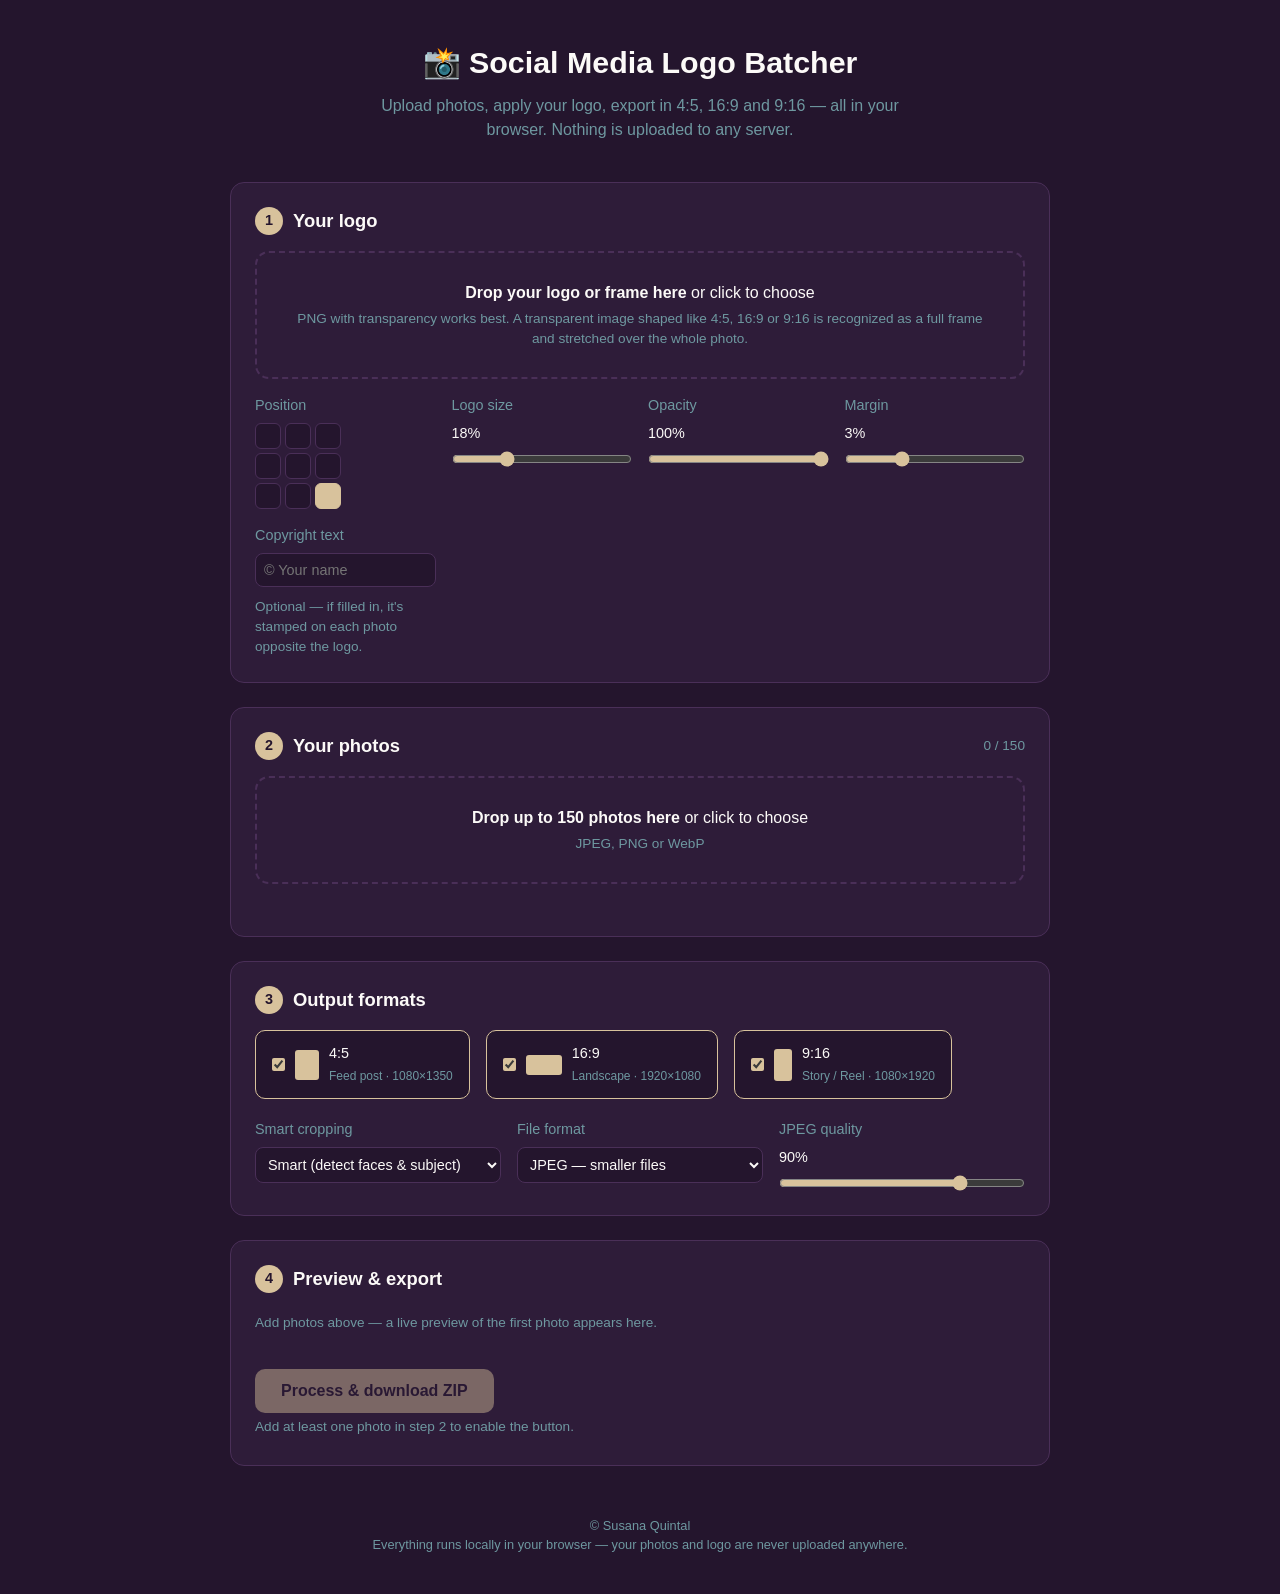
==== index.html @ cad9b535 "Add PNG export, reclassify restored frames, warn on missing frames Add a file format choice (JPEG wi" ====
<!DOCTYPE html>
<html lang="en">
<head>
<meta charset="UTF-8">
<meta name="viewport" content="width=device-width, initial-scale=1.0">
<title>Social Media Logo Batcher</title>
<link rel="stylesheet" href="styles.css">
<link rel="icon" href="data:image/svg+xml,<svg xmlns='http://www.w3.org/2000/svg' viewBox='0 0 100 100'><text y='.9em' font-size='90'>📸</text></svg>">
</head>
<body>
<header>
  <h1>📸 Social Media Logo Batcher</h1>
  <p class="tagline">Upload photos, apply your logo, export in 4:5, 16:9 and 9:16 — all in your browser. Nothing is uploaded to any server.</p>
</header>

<main>
  <!-- STEP 1: LOGO -->
  <section class="card" id="logo-section">
    <h2><span class="step">1</span> Your logo</h2>
    <div class="dropzone" id="logo-drop">
      <input type="file" id="logo-input" accept="image/png,image/jpeg,image/webp,image/svg+xml" multiple hidden>
      <div class="dz-inner" id="logo-dz-inner">
        <p><strong>Drop your logo or frame here</strong> or click to choose</p>
        <p class="hint">PNG with transparency works best. A transparent image shaped like 4:5, 16:9 or 9:16 is recognized as a full frame and stretched over the whole photo.</p>
      </div>
      <div class="logo-preview hidden" id="logo-preview"></div>
    </div>
    <p class="hint hidden" id="frame-hint">Frames cover the whole photo exactly as designed. The position, size, opacity and margin controls below only apply to a plain logo.</p>

    <div class="saved-logos hidden" id="saved-logos">
      <p class="hint">Your saved logos — click one to use it:</p>
      <div class="saved-logo-row" id="saved-logo-row"></div>
    </div>

    <div class="settings-grid">
      <label>Position
        <div class="pos-grid" id="pos-grid">
          <button type="button" data-pos="tl" title="Top left"></button>
          <button type="button" data-pos="tc" title="Top center"></button>
          <button type="button" data-pos="tr" title="Top right"></button>
          <button type="button" data-pos="ml" title="Middle left"></button>
          <button type="button" data-pos="mc" title="Center"></button>
          <button type="button" data-pos="mr" title="Middle right"></button>
          <button type="button" data-pos="bl" title="Bottom left"></button>
          <button type="button" data-pos="bc" title="Bottom center"></button>
          <button type="button" data-pos="br" class="active" title="Bottom right"></button>
        </div>
      </label>
      <label>Logo size <span class="val" id="size-val">18%</span>
        <input type="range" id="logo-size" min="5" max="50" value="18">
      </label>
      <label>Opacity <span class="val" id="opacity-val">100%</span>
        <input type="range" id="logo-opacity" min="10" max="100" value="100">
      </label>
      <label>Margin <span class="val" id="margin-val">3%</span>
        <input type="range" id="logo-margin" min="0" max="10" value="3">
      </label>
      <label>Copyright text
        <input type="text" id="copyright-text" value="" placeholder="© Your name">
        <span class="hint">Optional — if filled in, it's stamped on each photo opposite the logo.</span>
      </label>
    </div>
  </section>

  <!-- STEP 2: PHOTOS -->
  <section class="card" id="photos-section">
    <h2><span class="step">2</span> Your photos <span class="counter" id="photo-counter">0 / 150</span></h2>
    <div class="dropzone" id="photo-drop">
      <input type="file" id="photo-input" accept="image/jpeg,image/png,image/webp" multiple hidden>
      <div class="dz-inner">
        <p><strong>Drop up to 150 photos here</strong> or click to choose</p>
        <p class="hint">JPEG, PNG or WebP</p>
      </div>
    </div>
    <div class="thumb-grid" id="thumb-grid"></div>
    <button type="button" class="btn-small hidden" id="clear-photos">Clear all photos</button>
  </section>

  <!-- STEP 3: OUTPUT -->
  <section class="card" id="output-section">
    <h2><span class="step">3</span> Output formats</h2>
    <div class="ratio-row">
      <label class="ratio-check">
        <input type="checkbox" id="ratio-45" checked>
        <span class="ratio-box r45"></span>
        <span>4:5<br><small>Feed post · 1080×1350</small></span>
      </label>
      <label class="ratio-check">
        <input type="checkbox" id="ratio-169" checked>
        <span class="ratio-box r169"></span>
        <span>16:9<br><small>Landscape · 1920×1080</small></span>
      </label>
      <label class="ratio-check">
        <input type="checkbox" id="ratio-916" checked>
        <span class="ratio-box r916"></span>
        <span>9:16<br><small>Story / Reel · 1080×1920</small></span>
      </label>
    </div>

    <div class="settings-grid">
      <label>Smart cropping
        <select id="crop-mode">
          <option value="smart" selected>Smart (detect faces &amp; subject)</option>
          <option value="center">Center crop</option>
        </select>
      </label>
      <label>File format
        <select id="out-format">
          <option value="jpeg" selected>JPEG — smaller files</option>
          <option value="png">PNG — maximum quality, much larger files</option>
        </select>
      </label>
      <label>JPEG quality <span class="val" id="quality-val">90%</span>
        <input type="range" id="jpeg-quality" min="60" max="100" value="90">
      </label>
    </div>
  </section>

  <!-- STEP 4: PREVIEW + PROCESS -->
  <section class="card" id="process-section">
    <h2><span class="step">4</span> Preview &amp; export</h2>
    <div class="preview-row" id="preview-row">
      <p class="hint">Add photos above — a live preview of the first photo appears here.</p>
    </div>
    <div class="process-row">
      <button type="button" class="btn-primary" id="process-btn" disabled>Process &amp; download ZIP</button>
      <a class="btn-primary hidden" id="manual-download" download>⬇ Save ZIP</a>
      <div class="progress hidden" id="progress-wrap">
        <div class="progress-bar" id="progress-bar"></div>
        <span class="progress-label" id="progress-label"></span>
      </div>
    </div>
    <p class="hint" id="btn-hint"></p>
    <p class="hint" id="status-line"></p>
  </section>
</main>

<footer>
  <p>© Susana Quintal</p>
  <p>Everything runs locally in your browser — your photos and logo are never uploaded anywhere.</p>
</footer>

<script src="zip.js"></script>
<script src="smartcrop.js"></script>
<script src="app.js"></script>
</body>
</html>
---- styles.css ----
* { box-sizing: border-box; margin: 0; padding: 0; }

:root {
  /* Brand palette: Midnight Plum, Blackberry Plum, Deep Teal, Mist Teal, Warm Bone, Antique Gold */
  --bg: #24152D;
  --card: #2E1C39;
  --card-border: #4A2F58;
  --text: #FCFAF8;
  --muted: #6E98A0;
  --accent: #D8C29C;
  --accent-hover: #E8D8B8;
  --accent-ink: #24152D;
  --teal: #2E5F66;
  --danger: #ff7d7d;
  --radius: 14px;
}

body {
  font-family: -apple-system, BlinkMacSystemFont, "Segoe UI", Roboto, Helvetica, Arial, sans-serif;
  background: var(--bg);
  color: var(--text);
  line-height: 1.5;
  min-height: 100vh;
}

header {
  text-align: center;
  padding: 40px 20px 20px;
}
header h1 { font-size: 1.9rem; margin-bottom: 8px; }
.tagline { color: var(--muted); max-width: 560px; margin: 0 auto; }

main {
  max-width: 860px;
  margin: 0 auto;
  padding: 20px;
  display: flex;
  flex-direction: column;
  gap: 24px;
}

.card {
  background: var(--card);
  border: 1px solid var(--card-border);
  border-radius: var(--radius);
  padding: 24px;
}
.card h2 {
  font-size: 1.15rem;
  margin-bottom: 16px;
  display: flex;
  align-items: center;
  gap: 10px;
}
.step {
  display: inline-flex;
  align-items: center;
  justify-content: center;
  width: 28px; height: 28px;
  border-radius: 50%;
  background: var(--accent);
  color: var(--accent-ink);
  font-size: 0.9rem;
  flex-shrink: 0;
}
.counter {
  margin-left: auto;
  font-size: 0.85rem;
  color: var(--muted);
  font-weight: normal;
}

.dropzone {
  border: 2px dashed var(--card-border);
  border-radius: var(--radius);
  padding: 28px;
  text-align: center;
  cursor: pointer;
  transition: border-color .15s, background .15s;
  margin-bottom: 16px;
}
.dropzone:hover, .dropzone.dragover {
  border-color: var(--accent);
  background: rgba(216, 194, 156, 0.06);
}
.hint { color: var(--muted); font-size: 0.85rem; margin-top: 4px; }

.logo-preview {
  display: flex;
  flex-wrap: wrap;
  justify-content: center;
  align-items: flex-end;
  gap: 14px;
  margin-top: 14px;
}
.logo-chip { position: relative; text-align: center; }
.logo-chip img {
  height: 72px;
  max-width: 150px;
  object-fit: contain;
  background:
    repeating-conic-gradient(#3A2648 0% 25%, #2B1A36 0% 50%) 0 0 / 14px 14px;
  border: 1px solid var(--card-border);
  border-radius: 8px;
  padding: 6px;
  display: block;
}
.logo-chip p { font-size: 0.75rem; color: var(--muted); margin-top: 4px; }
.logo-chip .rm {
  position: absolute;
  top: -7px; right: -7px;
  width: 20px; height: 20px;
  border-radius: 50%;
  border: none;
  background: rgba(0,0,0,.75);
  color: #fff;
  font-size: 11px;
  line-height: 1;
  cursor: pointer;
}

.saved-logos { margin-bottom: 16px; }
.saved-logo-row {
  display: flex;
  flex-wrap: wrap;
  gap: 8px;
  margin-top: 8px;
}
.saved-logo {
  position: relative;
  width: 72px;
  height: 56px;
  border: 1px solid var(--card-border);
  border-radius: 8px;
  cursor: pointer;
  padding: 6px;
  background:
    repeating-conic-gradient(#3A2648 0% 25%, #2B1A36 0% 50%) 0 0 / 12px 12px;
}
.saved-logo:hover { border-color: var(--accent); }
.saved-logo.active { border-color: var(--accent); box-shadow: 0 0 0 1px var(--accent); }
.saved-logo img {
  width: 100%;
  height: 100%;
  object-fit: contain;
  display: block;
}
.saved-logo .rm {
  position: absolute;
  top: -6px; right: -6px;
  width: 18px; height: 18px;
  border-radius: 50%;
  border: none;
  background: rgba(0,0,0,.75);
  color: #fff;
  font-size: 10px;
  line-height: 1;
  cursor: pointer;
  display: none;
}
.saved-logo:hover .rm { display: block; }

.settings-grid {
  display: grid;
  grid-template-columns: repeat(auto-fit, minmax(170px, 1fr));
  gap: 16px;
}
.settings-grid label {
  display: flex;
  flex-direction: column;
  gap: 6px;
  font-size: 0.9rem;
  color: var(--muted);
}
.settings-grid .val { color: var(--text); float: right; }
input[type="range"] { accent-color: var(--accent); width: 100%; }
select, input[type="text"] {
  background: var(--bg);
  color: var(--text);
  border: 1px solid var(--card-border);
  border-radius: 8px;
  padding: 8px;
  font-size: 0.9rem;
}
select:focus, input[type="text"]:focus {
  outline: none;
  border-color: var(--accent);
}

.pos-grid {
  display: grid;
  grid-template-columns: repeat(3, 26px);
  grid-template-rows: repeat(3, 26px);
  gap: 4px;
}
.pos-grid button {
  background: var(--bg);
  border: 1px solid var(--card-border);
  border-radius: 6px;
  cursor: pointer;
}
.pos-grid button:hover { border-color: var(--accent); }
.pos-grid button.active { background: var(--accent); border-color: var(--accent); }

.thumb-grid {
  display: grid;
  grid-template-columns: repeat(auto-fill, minmax(84px, 1fr));
  gap: 8px;
  margin-bottom: 12px;
}
.thumb {
  position: relative;
  aspect-ratio: 1;
  border-radius: 8px;
  overflow: hidden;
  border: 1px solid var(--card-border);
}
.thumb img { width: 100%; height: 100%; object-fit: cover; display: block; }
.thumb .rm {
  position: absolute;
  top: 4px; right: 4px;
  width: 20px; height: 20px;
  border-radius: 50%;
  border: none;
  background: rgba(0,0,0,.65);
  color: #fff;
  font-size: 12px;
  line-height: 1;
  cursor: pointer;
  display: none;
}
.thumb:hover .rm { display: block; }

.ratio-row {
  display: flex;
  flex-wrap: wrap;
  gap: 16px;
  margin-bottom: 20px;
}
.ratio-check {
  display: flex;
  align-items: center;
  gap: 10px;
  background: var(--bg);
  border: 1px solid var(--card-border);
  border-radius: 10px;
  padding: 12px 16px;
  cursor: pointer;
  font-size: 0.9rem;
  transition: border-color .15s;
}
.ratio-check:has(input:checked) { border-color: var(--accent); }
.ratio-check input { accent-color: var(--accent); }
.ratio-check small { color: var(--muted); }
.ratio-box {
  background: var(--card-border);
  border-radius: 3px;
  display: inline-block;
}
.ratio-check:has(input:checked) .ratio-box { background: var(--accent); }
.r45  { width: 24px; height: 30px; }
.r169 { width: 36px; height: 20px; }
.r916 { width: 18px; height: 32px; }

.preview-row {
  display: flex;
  flex-wrap: wrap;
  gap: 14px;
  align-items: flex-start;
  margin-bottom: 20px;
  min-height: 40px;
}
.preview-item { text-align: center; }
.preview-item canvas {
  border-radius: 8px;
  border: 1px solid var(--card-border);
  max-width: 200px;
  height: auto;
}
.preview-item p { font-size: 0.8rem; color: var(--muted); margin-top: 4px; }

.process-row {
  display: flex;
  align-items: center;
  gap: 16px;
  flex-wrap: wrap;
}

.btn-primary {
  background: var(--accent);
  color: var(--accent-ink);
  border: none;
  border-radius: 10px;
  padding: 13px 26px;
  font-size: 1rem;
  font-weight: 600;
  cursor: pointer;
  transition: background .15s;
}
.btn-primary:hover:not(:disabled) { background: var(--accent-hover); }
.btn-primary:disabled { opacity: .45; cursor: not-allowed; }
a.btn-primary { text-decoration: none; display: inline-block; }

.btn-small {
  background: transparent;
  color: var(--muted);
  border: 1px solid var(--card-border);
  border-radius: 8px;
  padding: 6px 12px;
  font-size: 0.8rem;
  cursor: pointer;
}
.btn-small:hover { color: var(--danger); border-color: var(--danger); }

.progress {
  flex: 1;
  min-width: 200px;
  height: 14px;
  background: var(--bg);
  border-radius: 7px;
  position: relative;
  overflow: hidden;
  border: 1px solid var(--card-border);
}
.progress-bar {
  height: 100%;
  width: 0%;
  background: linear-gradient(90deg, var(--teal), var(--muted));
  border-radius: 7px;
  transition: width .2s;
}
.progress-label {
  position: absolute;
  inset: 0;
  display: flex;
  align-items: center;
  justify-content: center;
  font-size: 0.7rem;
  color: var(--text);
}

.hidden { display: none !important; }

footer {
  text-align: center;
  color: var(--muted);
  font-size: 0.8rem;
  padding: 30px 20px 40px;
}
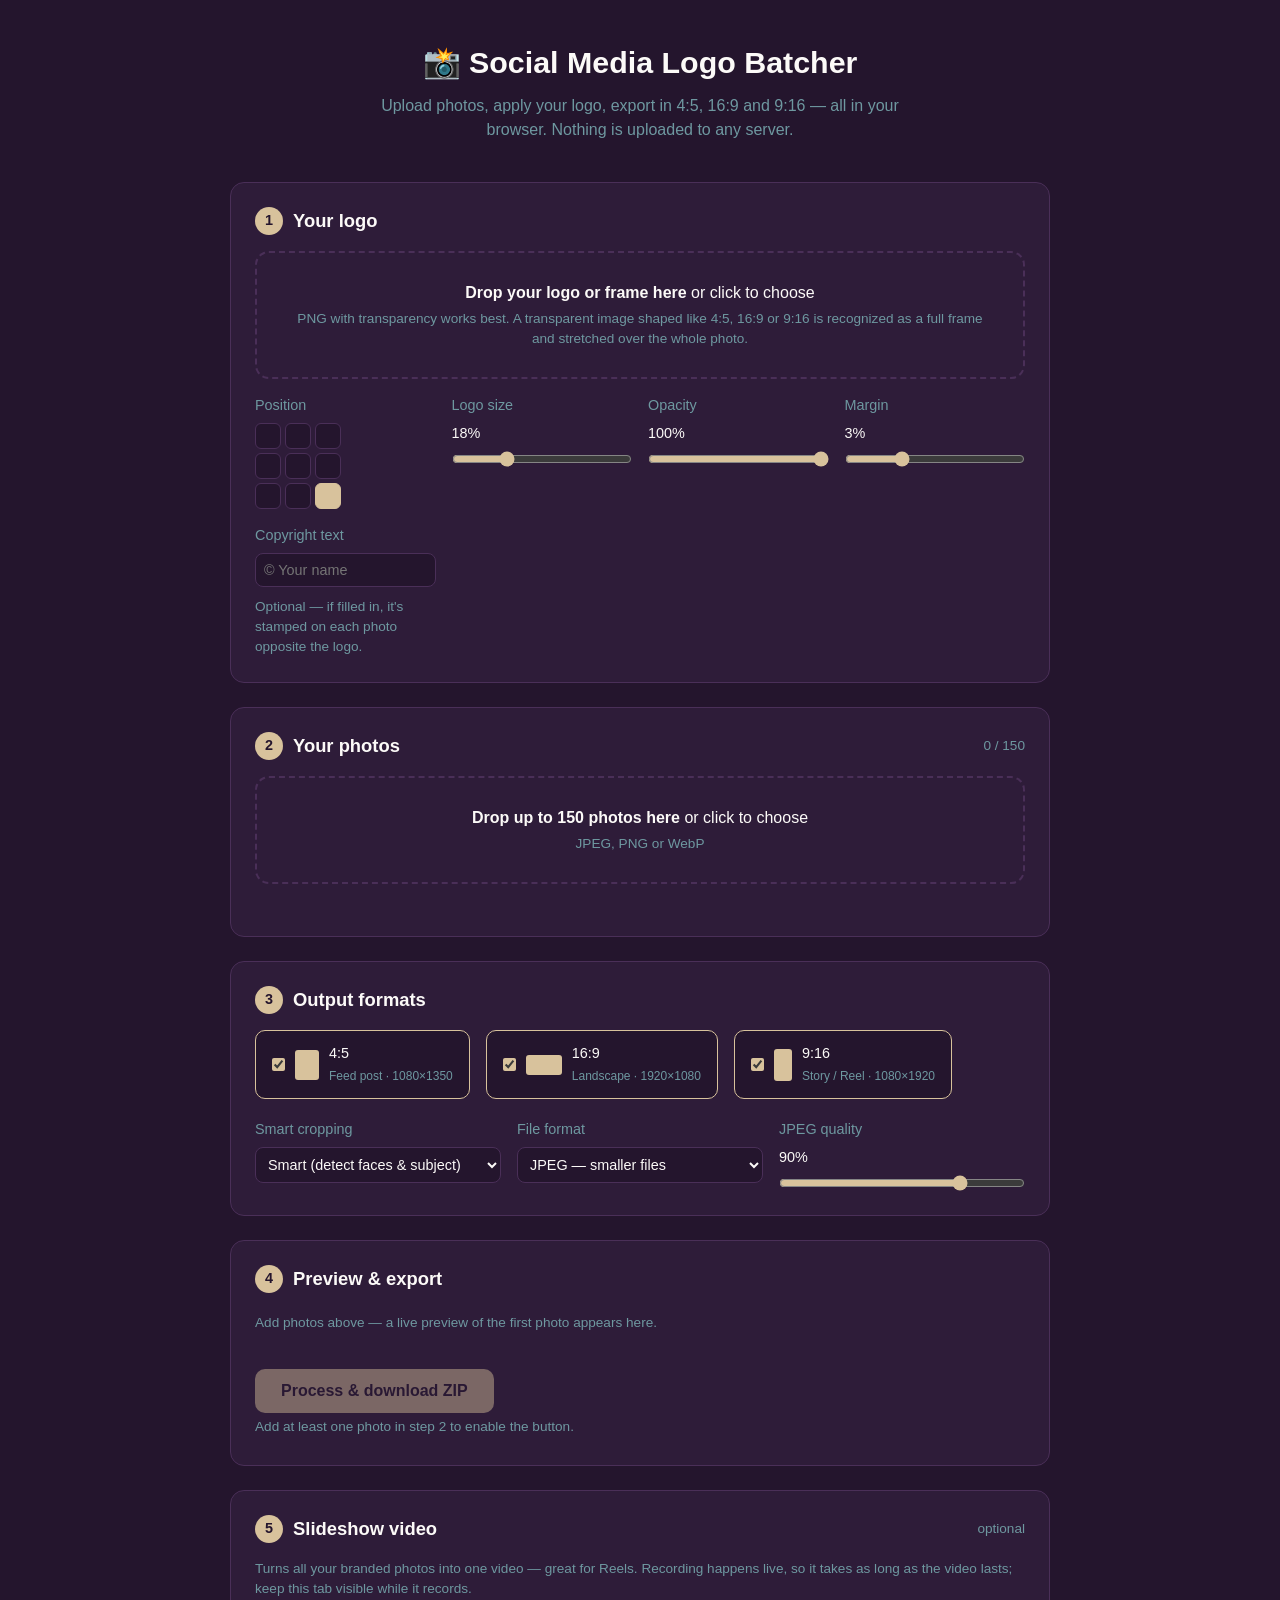
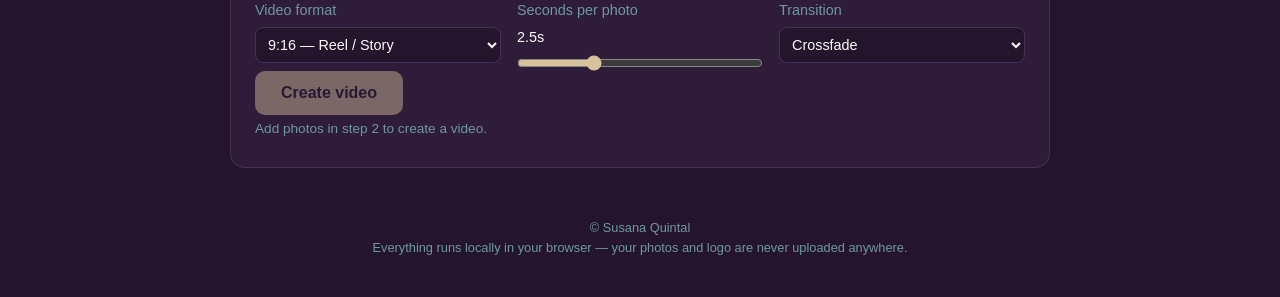
==== commit ace5bdb1: "Add slideshow video export (MP4 for Reels) New optional step records all branded photos into a singl" ====
--- a/index.html
+++ b/index.html
@@ -133,6 +133,36 @@
     <p class="hint" id="btn-hint"></p>
     <p class="hint" id="status-line"></p>
   </section>
+
+  <!-- STEP 5: SLIDESHOW VIDEO -->
+  <section class="card" id="video-section">
+    <h2><span class="step">5</span> Slideshow video <span class="counter">optional</span></h2>
+    <p class="hint">Turns all your branded photos into one video — great for Reels. Recording happens live, so it takes as long as the video lasts; keep this tab visible while it records.</p>
+    <div class="settings-grid">
+      <label>Video format
+        <select id="video-ratio">
+          <option value="9x16" selected>9:16 — Reel / Story</option>
+          <option value="4x5">4:5 — Feed</option>
+          <option value="16x9">16:9 — Landscape</option>
+        </select>
+      </label>
+      <label>Seconds per photo <span class="val" id="video-secs-val">2.5s</span>
+        <input type="range" id="video-secs" min="1" max="6" step="0.5" value="2.5">
+      </label>
+      <label>Transition
+        <select id="video-fade">
+          <option value="fade" selected>Crossfade</option>
+          <option value="cut">Instant cut</option>
+        </select>
+      </label>
+    </div>
+    <div class="process-row">
+      <button type="button" class="btn-primary" id="video-btn" disabled>Create video</button>
+      <a class="btn-primary hidden" id="video-download" download>⬇ Save video</a>
+    </div>
+    <p class="hint" id="video-length"></p>
+    <p class="hint" id="video-status"></p>
+  </section>
 </main>
 
 <footer>
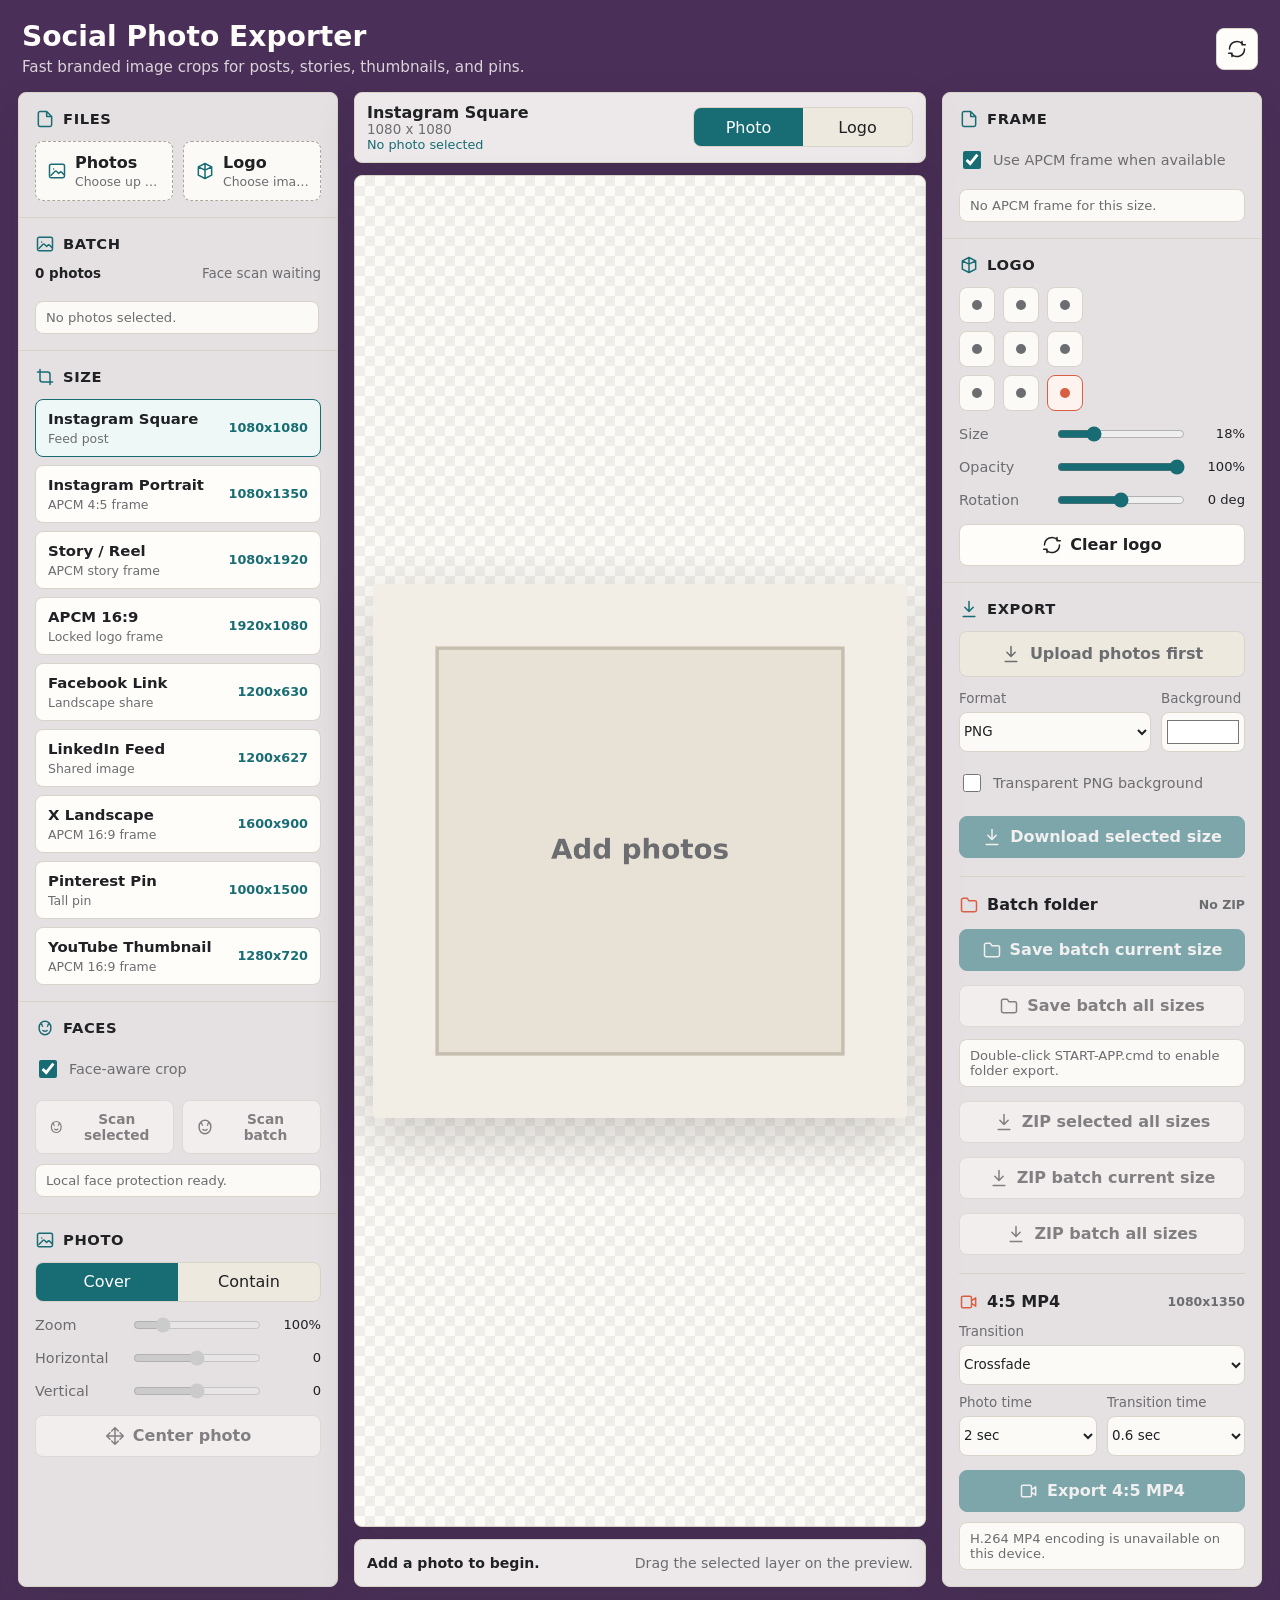
==== commit fbd1ea6d: "Publish offline social photo exporter" ====
--- a/index.html
+++ b/index.html
@@ -1,177 +1,347 @@
-<!DOCTYPE html>
+<!doctype html>
 <html lang="en">
-<head>
-<meta charset="UTF-8">
-<meta name="viewport" content="width=device-width, initial-scale=1.0">
-<title>Social Media Logo Batcher</title>
-<link rel="stylesheet" href="styles.css">
-<link rel="icon" href="data:image/svg+xml,<svg xmlns='http://www.w3.org/2000/svg' viewBox='0 0 100 100'><text y='.9em' font-size='90'>📸</text></svg>">
-</head>
-<body>
-<header>
-  <h1>📸 Social Media Logo Batcher</h1>
-  <p class="tagline">Upload photos, apply your logo, export in 4:5, 16:9 and 9:16 — all in your browser. Nothing is uploaded to any server.</p>
-</header>
-
-<main>
-  <!-- STEP 1: LOGO -->
-  <section class="card" id="logo-section">
-    <h2><span class="step">1</span> Your logo</h2>
-    <div class="dropzone" id="logo-drop">
-      <input type="file" id="logo-input" accept="image/png,image/jpeg,image/webp,image/svg+xml" multiple hidden>
-      <div class="dz-inner" id="logo-dz-inner">
-        <p><strong>Drop your logo or frame here</strong> or click to choose</p>
-        <p class="hint">PNG with transparency works best. A transparent image shaped like 4:5, 16:9 or 9:16 is recognized as a full frame and stretched over the whole photo.</p>
+  <head>
+    <meta charset="utf-8">
+    <meta name="viewport" content="width=device-width, initial-scale=1">
+    <title>Social Photo Exporter</title>
+    <link rel="stylesheet" href="styles.css">
+  </head>
+  <body>
+    <svg class="sprite" aria-hidden="true">
+      <symbol id="icon-image" viewBox="0 0 24 24">
+        <path d="M5 4h14a2 2 0 0 1 2 2v12a2 2 0 0 1-2 2H5a2 2 0 0 1-2-2V6a2 2 0 0 1 2-2Zm0 13 4.4-4.4a1.6 1.6 0 0 1 2.2 0L14 15l1.4-1.4a1.6 1.6 0 0 1 2.2 0L21 17M8 9.5h.01"/>
+      </symbol>
+      <symbol id="icon-logo" viewBox="0 0 24 24">
+        <path d="M12 3 4 7v10l8 4 8-4V7l-8-4Zm0 0v8m8-4-8 4-8-4m8 4v10"/>
+      </symbol>
+      <symbol id="icon-download" viewBox="0 0 24 24">
+        <path d="M12 3v12m0 0 5-5m-5 5-5-5M5 21h14"/>
+      </symbol>
+      <symbol id="icon-folder" viewBox="0 0 24 24">
+        <path d="M3 6a2 2 0 0 1 2-2h5l2 3h7a2 2 0 0 1 2 2v9a2 2 0 0 1-2 2H5a2 2 0 0 1-2-2V6Z"/>
+      </symbol>
+      <symbol id="icon-video" viewBox="0 0 24 24">
+        <path d="M15 10.5 20 7v10l-5-3.5M5 5h8a2 2 0 0 1 2 2v10a2 2 0 0 1-2 2H5a2 2 0 0 1-2-2V7a2 2 0 0 1 2-2Z"/>
+      </symbol>
+      <symbol id="icon-x" viewBox="0 0 24 24">
+        <path d="m6 6 12 12M18 6 6 18"/>
+      </symbol>
+      <symbol id="icon-refresh" viewBox="0 0 24 24">
+        <path d="M21 12a9 9 0 0 1-15.5 6.2M3 12A9 9 0 0 1 18.5 5.8M18 3v4h4M6 21v-4H2"/>
+      </symbol>
+      <symbol id="icon-crop" viewBox="0 0 24 24">
+        <path d="M6 3v12a3 3 0 0 0 3 3h12M3 6h12a3 3 0 0 1 3 3v12"/>
+      </symbol>
+      <symbol id="icon-move" viewBox="0 0 24 24">
+        <path d="M12 2v20M12 2 8 6m4-4 4 4M12 22l-4-4m4 4 4-4M2 12h20M2 12l4-4m-4 4 4 4M22 12l-4-4m4 4-4 4"/>
+      </symbol>
+      <symbol id="icon-file" viewBox="0 0 24 24">
+        <path d="M14 3H6a2 2 0 0 0-2 2v14a2 2 0 0 0 2 2h12a2 2 0 0 0 2-2V9l-6-6Zm0 0v6h6"/>
+      </symbol>
+      <symbol id="icon-face" viewBox="0 0 24 24">
+        <path d="M9 10h.01M15 10h.01M9.5 15a4 4 0 0 0 5 0M5 11a7 7 0 0 1 14 0v2a7 7 0 0 1-14 0v-2Zm2-5 1.5 2.5M17 6l-1.5 2.5"/>
+      </symbol>
+    </svg>
+
+    <main class="app">
+      <header class="topbar">
+        <div>
+          <h1>Social Photo Exporter</h1>
+          <p>Fast branded image crops for posts, stories, thumbnails, and pins.</p>
+        </div>
+        <button class="icon-button" id="resetAll" type="button" aria-label="Reset app" title="Reset app">
+          <svg><use href="#icon-refresh"></use></svg>
+        </button>
+      </header>
+
+      <div class="workspace">
+        <aside class="panel controls-panel" aria-label="Editor controls">
+          <section class="control-group">
+            <div class="group-title">
+              <svg><use href="#icon-file"></use></svg>
+              <h2>Files</h2>
+            </div>
+            <div class="upload-row">
+              <label class="file-pick" for="photoInput">
+                <svg><use href="#icon-image"></use></svg>
+                <span>Photos</span>
+                <small id="photoName">Choose up to 150</small>
+              </label>
+              <label class="file-pick" for="logoInput">
+                <svg><use href="#icon-logo"></use></svg>
+                <span>Logo</span>
+                <small id="logoName">Choose image</small>
+              </label>
+            </div>
+            <input id="photoInput" type="file" accept="image/*" multiple>
+            <input id="logoInput" type="file" accept="image/*">
+          </section>
+
+          <section class="control-group batch-group">
+            <div class="group-title">
+              <svg><use href="#icon-image"></use></svg>
+              <h2>Batch</h2>
+            </div>
+            <div class="batch-summary">
+              <strong id="batchCount">0 photos</strong>
+              <span id="faceSummary">Face scan waiting</span>
+            </div>
+            <div class="photo-list" id="photoList" aria-label="Selected photos"></div>
+          </section>
+
+          <section class="control-group">
+            <div class="group-title">
+              <svg><use href="#icon-crop"></use></svg>
+              <h2>Size</h2>
+            </div>
+            <div class="preset-list" id="presetList"></div>
+          </section>
+
+          <section class="control-group">
+            <div class="group-title">
+              <svg><use href="#icon-face"></use></svg>
+              <h2>Faces</h2>
+            </div>
+            <label class="check-field">
+              <input id="faceAwareCrop" type="checkbox" checked>
+              <span>Face-aware crop</span>
+            </label>
+            <div class="face-actions">
+              <button class="secondary-button compact-button" id="scanCurrent" type="button" disabled>
+                <svg><use href="#icon-face"></use></svg>
+                Scan selected
+              </button>
+              <button class="secondary-button compact-button" id="scanBatch" type="button" disabled>
+                <svg><use href="#icon-face"></use></svg>
+                Scan batch
+              </button>
+            </div>
+            <div class="mini-status" id="faceStatus">Preparing face protection...</div>
+          </section>
+
+          <section class="control-group">
+            <div class="group-title">
+              <svg><use href="#icon-image"></use></svg>
+              <h2>Photo</h2>
+            </div>
+            <div class="segmented" role="group" aria-label="Photo fit">
+              <button class="segment active" data-fit="cover" type="button">Cover</button>
+              <button class="segment" data-fit="contain" type="button">Contain</button>
+            </div>
+            <label class="range-field">
+              <span>Zoom</span>
+              <input id="photoZoom" type="range" min="50" max="300" step="1" value="100">
+              <output id="photoZoomValue">100%</output>
+            </label>
+            <label class="range-field">
+              <span>Horizontal</span>
+              <input id="photoX" type="range" min="-60" max="60" step="1" value="0">
+              <output id="photoXValue">0</output>
+            </label>
+            <label class="range-field">
+              <span>Vertical</span>
+              <input id="photoY" type="range" min="-60" max="60" step="1" value="0">
+              <output id="photoYValue">0</output>
+            </label>
+            <button class="secondary-button" id="centerPhoto" type="button">
+              <svg><use href="#icon-move"></use></svg>
+              Center photo
+            </button>
+          </section>
+        </aside>
+
+        <section class="stage" aria-label="Image preview">
+          <div class="stage-toolbar">
+            <div>
+              <strong id="activePresetName">Instagram Square</strong>
+              <span id="activePresetSize">1080 x 1080</span>
+              <em id="activePhotoMeta">No photo selected</em>
+            </div>
+            <div class="layer-toggle" role="group" aria-label="Drag layer">
+              <button class="active" data-layer="photo" type="button">Photo</button>
+              <button data-layer="logo" type="button">Logo</button>
+            </div>
+          </div>
+
+          <div class="canvas-frame">
+            <canvas id="previewCanvas" aria-label="Composed social media image preview"></canvas>
+          </div>
+
+          <div class="status-line">
+            <span id="statusText">Add a photo to begin.</span>
+            <span id="cursorHint">Drag the selected layer on the preview.</span>
+          </div>
+        </section>
+
+        <aside class="panel export-panel" aria-label="Logo and export controls">
+          <section class="control-group">
+            <div class="group-title">
+              <svg><use href="#icon-file"></use></svg>
+              <h2>Frame</h2>
+            </div>
+            <label class="check-field">
+              <input id="frameEnabled" type="checkbox" checked>
+              <span>Use APCM frame when available</span>
+            </label>
+            <div class="mini-status" id="frameStatus">Loading frames...</div>
+          </section>
+
+          <section class="control-group">
+            <div class="group-title">
+              <svg><use href="#icon-logo"></use></svg>
+              <h2>Logo</h2>
+            </div>
+            <div class="anchor-grid" id="anchorGrid" aria-label="Logo anchor">
+              <button data-anchor="tl" type="button" aria-label="Top left"></button>
+              <button data-anchor="tc" type="button" aria-label="Top center"></button>
+              <button data-anchor="tr" type="button" aria-label="Top right"></button>
+              <button data-anchor="cl" type="button" aria-label="Center left"></button>
+              <button data-anchor="cc" type="button" aria-label="Center"></button>
+              <button data-anchor="cr" type="button" aria-label="Center right"></button>
+              <button data-anchor="bl" type="button" aria-label="Bottom left"></button>
+              <button data-anchor="bc" type="button" aria-label="Bottom center"></button>
+              <button class="active" data-anchor="br" type="button" aria-label="Bottom right"></button>
+            </div>
+            <label class="range-field">
+              <span>Size</span>
+              <input id="logoSize" type="range" min="5" max="55" step="1" value="18">
+              <output id="logoSizeValue">18%</output>
+            </label>
+            <label class="range-field">
+              <span>Opacity</span>
+              <input id="logoOpacity" type="range" min="10" max="100" step="1" value="100">
+              <output id="logoOpacityValue">100%</output>
+            </label>
+            <label class="range-field">
+              <span>Rotation</span>
+              <input id="logoRotation" type="range" min="-45" max="45" step="1" value="0">
+              <output id="logoRotationValue">0 deg</output>
+            </label>
+            <button class="secondary-button" id="removeLogo" type="button">
+              <svg><use href="#icon-refresh"></use></svg>
+              Clear logo
+            </button>
+          </section>
+
+          <section class="control-group">
+            <div class="group-title">
+              <svg><use href="#icon-download"></use></svg>
+              <h2>Export</h2>
+            </div>
+            <button class="ready-download" id="saveReady" type="button" disabled>
+              <svg><use href="#icon-download"></use></svg>
+              <span id="saveReadyName">Upload photos first</span>
+            </button>
+            <div class="format-grid">
+              <label>
+                <span>Format</span>
+                <select id="formatSelect">
+                  <option value="png">PNG</option>
+                  <option value="jpeg">JPEG</option>
+                </select>
+              </label>
+              <label>
+                <span>Background</span>
+                <input id="backgroundColor" type="color" value="#ffffff">
+              </label>
+            </div>
+            <label class="check-field">
+              <input id="transparentBg" type="checkbox">
+              <span>Transparent PNG background</span>
+            </label>
+            <label class="range-field quality-field">
+              <span>Quality</span>
+              <input id="jpegQuality" type="range" min="60" max="100" step="1" value="92">
+              <output id="jpegQualityValue">92%</output>
+            </label>
+            <button class="primary-button" id="downloadCurrent" type="button" disabled>
+              <svg><use href="#icon-download"></use></svg>
+              Download selected size
+            </button>
+            <div class="folder-export">
+              <div class="folder-export-title">
+                <svg><use href="#icon-folder"></use></svg>
+                <strong>Batch folder</strong>
+                <span>No ZIP</span>
+              </div>
+              <button class="primary-button" id="exportFolderCurrent" type="button" disabled>
+                <svg><use href="#icon-folder"></use></svg>
+                Save batch current size
+              </button>
+              <button class="secondary-button" id="exportFolderAll" type="button" disabled>
+                <svg><use href="#icon-folder"></use></svg>
+                Save batch all sizes
+              </button>
+              <button class="secondary-button" id="openExportFolder" type="button" hidden>
+                <svg><use href="#icon-folder"></use></svg>
+                Open exported folder
+              </button>
+              <div class="mini-status" id="folderExportStatus">Connecting to local folder...</div>
+            </div>
+            <button class="secondary-button" id="downloadAll" type="button" disabled>
+              <svg><use href="#icon-download"></use></svg>
+              ZIP selected all sizes
+            </button>
+            <button class="secondary-button" id="downloadBatchCurrent" type="button" disabled>
+              <svg><use href="#icon-download"></use></svg>
+              ZIP batch current size
+            </button>
+            <button class="secondary-button" id="downloadBatchAll" type="button" disabled>
+              <svg><use href="#icon-download"></use></svg>
+              ZIP batch all sizes
+            </button>
+            <div class="video-export">
+              <div class="video-export-title">
+                <svg><use href="#icon-video"></use></svg>
+                <strong>4:5 MP4</strong>
+                <span>1080x1350</span>
+              </div>
+              <div class="video-grid">
+                <label>
+                  <span>Transition</span>
+                  <select id="videoTransition">
+                    <option value="fade">Crossfade</option>
+                    <option value="slide">Slide</option>
+                    <option value="zoom">Zoom fade</option>
+                  </select>
+                </label>
+                <label>
+                  <span>Photo time</span>
+                  <select id="videoPhotoDuration">
+                    <option value="1.5">1.5 sec</option>
+                    <option value="2" selected>2 sec</option>
+                    <option value="3">3 sec</option>
+                    <option value="4">4 sec</option>
+                  </select>
+                </label>
+                <label>
+                  <span>Transition time</span>
+                  <select id="videoTransitionDuration">
+                    <option value="0.4">0.4 sec</option>
+                    <option value="0.6" selected>0.6 sec</option>
+                    <option value="1">1 sec</option>
+                  </select>
+                </label>
+              </div>
+              <button class="primary-button" id="exportVideo" type="button" disabled>
+                <svg><use href="#icon-video"></use></svg>
+                Export 4:5 MP4
+              </button>
+              <button class="secondary-button" id="cancelVideo" type="button" hidden>
+                <svg><use href="#icon-x"></use></svg>
+                Cancel video
+              </button>
+              <progress id="videoProgress" max="100" value="0" hidden></progress>
+              <div class="mini-status" id="videoStatus">Checking MP4 support...</div>
+            </div>
+          </section>
+        </aside>
       </div>
-      <div class="logo-preview hidden" id="logo-preview"></div>
-    </div>
-    <p class="hint hidden" id="frame-hint">Frames cover the whole photo exactly as designed. The position, size, opacity and margin controls below only apply to a plain logo.</p>
-
-    <div class="saved-logos hidden" id="saved-logos">
-      <p class="hint">Your saved logos — click one to use it:</p>
-      <div class="saved-logo-row" id="saved-logo-row"></div>
-    </div>
-
-    <div class="settings-grid">
-      <label>Position
-        <div class="pos-grid" id="pos-grid">
-          <button type="button" data-pos="tl" title="Top left"></button>
-          <button type="button" data-pos="tc" title="Top center"></button>
-          <button type="button" data-pos="tr" title="Top right"></button>
-          <button type="button" data-pos="ml" title="Middle left"></button>
-          <button type="button" data-pos="mc" title="Center"></button>
-          <button type="button" data-pos="mr" title="Middle right"></button>
-          <button type="button" data-pos="bl" title="Bottom left"></button>
-          <button type="button" data-pos="bc" title="Bottom center"></button>
-          <button type="button" data-pos="br" class="active" title="Bottom right"></button>
-        </div>
-      </label>
-      <label>Logo size <span class="val" id="size-val">18%</span>
-        <input type="range" id="logo-size" min="5" max="50" value="18">
-      </label>
-      <label>Opacity <span class="val" id="opacity-val">100%</span>
-        <input type="range" id="logo-opacity" min="10" max="100" value="100">
-      </label>
-      <label>Margin <span class="val" id="margin-val">3%</span>
-        <input type="range" id="logo-margin" min="0" max="10" value="3">
-      </label>
-      <label>Copyright text
-        <input type="text" id="copyright-text" value="" placeholder="© Your name">
-        <span class="hint">Optional — if filled in, it's stamped on each photo opposite the logo.</span>
-      </label>
-    </div>
-  </section>
-
-  <!-- STEP 2: PHOTOS -->
-  <section class="card" id="photos-section">
-    <h2><span class="step">2</span> Your photos <span class="counter" id="photo-counter">0 / 150</span></h2>
-    <div class="dropzone" id="photo-drop">
-      <input type="file" id="photo-input" accept="image/jpeg,image/png,image/webp" multiple hidden>
-      <div class="dz-inner">
-        <p><strong>Drop up to 150 photos here</strong> or click to choose</p>
-        <p class="hint">JPEG, PNG or WebP</p>
-      </div>
-    </div>
-    <div class="thumb-grid" id="thumb-grid"></div>
-    <button type="button" class="btn-small hidden" id="clear-photos">Clear all photos</button>
-  </section>
-
-  <!-- STEP 3: OUTPUT -->
-  <section class="card" id="output-section">
-    <h2><span class="step">3</span> Output formats</h2>
-    <div class="ratio-row">
-      <label class="ratio-check">
-        <input type="checkbox" id="ratio-45" checked>
-        <span class="ratio-box r45"></span>
-        <span>4:5<br><small>Feed post · 1080×1350</small></span>
-      </label>
-      <label class="ratio-check">
-        <input type="checkbox" id="ratio-169" checked>
-        <span class="ratio-box r169"></span>
-        <span>16:9<br><small>Landscape · 1920×1080</small></span>
-      </label>
-      <label class="ratio-check">
-        <input type="checkbox" id="ratio-916" checked>
-        <span class="ratio-box r916"></span>
-        <span>9:16<br><small>Story / Reel · 1080×1920</small></span>
-      </label>
-    </div>
-
-    <div class="settings-grid">
-      <label>Smart cropping
-        <select id="crop-mode">
-          <option value="smart" selected>Smart (detect faces &amp; subject)</option>
-          <option value="center">Center crop</option>
-        </select>
-      </label>
-      <label>File format
-        <select id="out-format">
-          <option value="jpeg" selected>JPEG — smaller files</option>
-          <option value="png">PNG — maximum quality, much larger files</option>
-        </select>
-      </label>
-      <label>JPEG quality <span class="val" id="quality-val">90%</span>
-        <input type="range" id="jpeg-quality" min="60" max="100" value="90">
-      </label>
-    </div>
-  </section>
-
-  <!-- STEP 4: PREVIEW + PROCESS -->
-  <section class="card" id="process-section">
-    <h2><span class="step">4</span> Preview &amp; export</h2>
-    <div class="preview-row" id="preview-row">
-      <p class="hint">Add photos above — a live preview of the first photo appears here.</p>
-    </div>
-    <div class="process-row">
-      <button type="button" class="btn-primary" id="process-btn" disabled>Process &amp; download ZIP</button>
-      <a class="btn-primary hidden" id="manual-download" download>⬇ Save ZIP</a>
-      <div class="progress hidden" id="progress-wrap">
-        <div class="progress-bar" id="progress-bar"></div>
-        <span class="progress-label" id="progress-label"></span>
-      </div>
-    </div>
-    <p class="hint" id="btn-hint"></p>
-    <p class="hint" id="status-line"></p>
-  </section>
-
-  <!-- STEP 5: SLIDESHOW VIDEO -->
-  <section class="card" id="video-section">
-    <h2><span class="step">5</span> Slideshow video <span class="counter">optional</span></h2>
-    <p class="hint">Turns all your branded photos into one video — great for Reels. Recording happens live, so it takes as long as the video lasts; keep this tab visible while it records.</p>
-    <div class="settings-grid">
-      <label>Video format
-        <select id="video-ratio">
-          <option value="9x16" selected>9:16 — Reel / Story</option>
-          <option value="4x5">4:5 — Feed</option>
-          <option value="16x9">16:9 — Landscape</option>
-        </select>
-      </label>
-      <label>Seconds per photo <span class="val" id="video-secs-val">2.5s</span>
-        <input type="range" id="video-secs" min="1" max="6" step="0.5" value="2.5">
-      </label>
-      <label>Transition
-        <select id="video-fade">
-          <option value="fade" selected>Crossfade</option>
-          <option value="cut">Instant cut</option>
-        </select>
-      </label>
-    </div>
-    <div class="process-row">
-      <button type="button" class="btn-primary" id="video-btn" disabled>Create video</button>
-      <a class="btn-primary hidden" id="video-download" download>⬇ Save video</a>
-    </div>
-    <p class="hint" id="video-length"></p>
-    <p class="hint" id="video-status"></p>
-  </section>
-</main>
-
-<footer>
-  <p>© Susana Quintal</p>
-  <p>Everything runs locally in your browser — your photos and logo are never uploaded anywhere.</p>
-</footer>
-
-<script src="zip.js"></script>
-<script src="smartcrop.js"></script>
-<script src="app.js"></script>
-</body>
+    </main>
+
+    <script src="vendor/tracking/tracking-min.js"></script>
+    <script src="vendor/tracking/data/face-min.js"></script>
+    <script src="vendor/mp4-muxer/mp4-muxer.js"></script>
+    <script src="app.js"></script>
+  </body>
 </html>
--- a/styles.css
+++ b/styles.css
@@ -1,349 +1,813 @@
-* { box-sizing: border-box; margin: 0; padding: 0; }
-
 :root {
-  /* Brand palette: Midnight Plum, Blackberry Plum, Deep Teal, Mist Teal, Warm Bone, Antique Gold */
-  --bg: #24152D;
-  --card: #2E1C39;
-  --card-border: #4A2F58;
-  --text: #FCFAF8;
-  --muted: #6E98A0;
-  --accent: #D8C29C;
-  --accent-hover: #E8D8B8;
-  --accent-ink: #24152D;
-  --teal: #2E5F66;
-  --danger: #ff7d7d;
-  --radius: 14px;
+  color-scheme: light;
+  --bg: #4a2f58;
+  --ink: #202124;
+  --muted: #6c6d70;
+  --line: #d8d4ca;
+  --panel: #fffdfa;
+  --panel-2: #ede9df;
+  --accent: #176d73;
+  --accent-2: #d95f43;
+  --accent-3: #e2b84d;
+  --shadow: 0 16px 40px rgba(45, 39, 31, 0.12);
+  --radius: 8px;
+  font-family: Inter, ui-sans-serif, system-ui, -apple-system, BlinkMacSystemFont, "Segoe UI", sans-serif;
+}
+
+* {
+  box-sizing: border-box;
 }
 
 body {
-  font-family: -apple-system, BlinkMacSystemFont, "Segoe UI", Roboto, Helvetica, Arial, sans-serif;
+  min-width: 320px;
+  margin: 0;
   background: var(--bg);
-  color: var(--text);
-  line-height: 1.5;
+  color: var(--ink);
+}
+
+button,
+input,
+select {
+  font: inherit;
+}
+
+button {
+  cursor: pointer;
+}
+
+button:disabled {
+  cursor: not-allowed;
+  opacity: 0.5;
+}
+
+.sprite {
+  display: none;
+}
+
+svg {
+  width: 20px;
+  height: 20px;
+  fill: none;
+  stroke: currentColor;
+  stroke-linecap: round;
+  stroke-linejoin: round;
+  stroke-width: 1.8;
+}
+
+.app {
   min-height: 100vh;
-}
-
-header {
-  text-align: center;
-  padding: 40px 20px 20px;
-}
-header h1 { font-size: 1.9rem; margin-bottom: 8px; }
-.tagline { color: var(--muted); max-width: 560px; margin: 0 auto; }
-
-main {
-  max-width: 860px;
-  margin: 0 auto;
-  padding: 20px;
+  padding: 18px;
+  display: grid;
+  grid-template-rows: auto 1fr;
+  gap: 16px;
+}
+
+.topbar {
   display: flex;
-  flex-direction: column;
-  gap: 24px;
-}
-
-.card {
-  background: var(--card);
-  border: 1px solid var(--card-border);
-  border-radius: var(--radius);
-  padding: 24px;
-}
-.card h2 {
-  font-size: 1.15rem;
-  margin-bottom: 16px;
+  align-items: center;
+  justify-content: space-between;
+  gap: 16px;
+  padding: 4px 4px 0;
+}
+
+.topbar h1 {
+  margin: 0;
+  color: #fffdfa;
+  font-size: clamp(1.4rem, 2.2vw, 2.1rem);
+  line-height: 1.05;
+  letter-spacing: 0;
+}
+
+.topbar p {
+  margin: 6px 0 0;
+  color: rgba(255, 253, 250, 0.8);
+  font-size: 0.95rem;
+}
+
+.icon-button,
+.primary-button,
+.secondary-button,
+.segment,
+.layer-toggle button,
+.preset-button,
+.anchor-grid button {
+  border: 1px solid var(--line);
+  border-radius: var(--radius);
+  background: var(--panel);
+  color: var(--ink);
+}
+
+.icon-button {
+  width: 42px;
+  height: 42px;
+  display: grid;
+  place-items: center;
+}
+
+.workspace {
+  min-height: 0;
+  display: grid;
+  grid-template-columns: minmax(250px, 320px) minmax(360px, 1fr) minmax(250px, 320px);
+  gap: 16px;
+  align-items: stretch;
+}
+
+.panel {
+  min-height: 0;
+  overflow: auto;
+  border: 1px solid var(--line);
+  border-radius: var(--radius);
+  background: rgba(255, 253, 250, 0.86);
+  box-shadow: var(--shadow);
+}
+
+.control-group {
+  padding: 16px;
+  border-bottom: 1px solid var(--line);
+}
+
+.control-group:last-child {
+  border-bottom: 0;
+}
+
+.group-title {
   display: flex;
   align-items: center;
+  gap: 8px;
+  margin-bottom: 12px;
+  color: var(--accent);
+}
+
+.group-title h2 {
+  margin: 0;
+  color: var(--ink);
+  font-size: 0.92rem;
+  letter-spacing: 0.04em;
+  text-transform: uppercase;
+}
+
+.upload-row {
+  display: grid;
+  grid-template-columns: 1fr 1fr;
   gap: 10px;
 }
-.step {
-  display: inline-flex;
-  align-items: center;
-  justify-content: center;
-  width: 28px; height: 28px;
-  border-radius: 50%;
-  background: var(--accent);
-  color: var(--accent-ink);
-  font-size: 0.9rem;
-  flex-shrink: 0;
-}
-.counter {
-  margin-left: auto;
-  font-size: 0.85rem;
-  color: var(--muted);
-  font-weight: normal;
-}
-
-.dropzone {
-  border: 2px dashed var(--card-border);
-  border-radius: var(--radius);
-  padding: 28px;
-  text-align: center;
+
+.file-pick {
+  min-width: 0;
+  display: grid;
+  grid-template-columns: auto 1fr;
+  gap: 2px 8px;
+  align-items: center;
+  padding: 11px;
+  border: 1px dashed #aaa69a;
+  border-radius: var(--radius);
+  background: #fbfaf6;
   cursor: pointer;
-  transition: border-color .15s, background .15s;
-  margin-bottom: 16px;
-}
-.dropzone:hover, .dropzone.dragover {
+}
+
+.file-pick:hover {
   border-color: var(--accent);
-  background: rgba(216, 194, 156, 0.06);
-}
-.hint { color: var(--muted); font-size: 0.85rem; margin-top: 4px; }
-
-.logo-preview {
-  display: flex;
-  flex-wrap: wrap;
-  justify-content: center;
-  align-items: flex-end;
-  gap: 14px;
-  margin-top: 14px;
-}
-.logo-chip { position: relative; text-align: center; }
-.logo-chip img {
-  height: 72px;
-  max-width: 150px;
-  object-fit: contain;
-  background:
-    repeating-conic-gradient(#3A2648 0% 25%, #2B1A36 0% 50%) 0 0 / 14px 14px;
-  border: 1px solid var(--card-border);
-  border-radius: 8px;
-  padding: 6px;
-  display: block;
-}
-.logo-chip p { font-size: 0.75rem; color: var(--muted); margin-top: 4px; }
-.logo-chip .rm {
+  background: #f5fbfb;
+}
+
+.file-pick svg {
+  grid-row: span 2;
+  color: var(--accent);
+}
+
+.file-pick span,
+.file-pick small {
+  overflow: hidden;
+  text-overflow: ellipsis;
+  white-space: nowrap;
+}
+
+.file-pick span {
+  font-weight: 760;
+}
+
+.file-pick small {
+  color: var(--muted);
+  font-size: 0.78rem;
+}
+
+input[type="file"] {
   position: absolute;
-  top: -7px; right: -7px;
-  width: 20px; height: 20px;
-  border-radius: 50%;
-  border: none;
-  background: rgba(0,0,0,.75);
-  color: #fff;
-  font-size: 11px;
-  line-height: 1;
-  cursor: pointer;
-}
-
-.saved-logos { margin-bottom: 16px; }
-.saved-logo-row {
-  display: flex;
-  flex-wrap: wrap;
+  width: 1px;
+  height: 1px;
+  opacity: 0;
+  pointer-events: none;
+}
+
+.preset-list {
+  display: grid;
   gap: 8px;
-  margin-top: 8px;
-}
-.saved-logo {
-  position: relative;
-  width: 72px;
-  height: 56px;
-  border: 1px solid var(--card-border);
-  border-radius: 8px;
-  cursor: pointer;
-  padding: 6px;
-  background:
-    repeating-conic-gradient(#3A2648 0% 25%, #2B1A36 0% 50%) 0 0 / 12px 12px;
-}
-.saved-logo:hover { border-color: var(--accent); }
-.saved-logo.active { border-color: var(--accent); box-shadow: 0 0 0 1px var(--accent); }
-.saved-logo img {
+}
+
+.preset-button {
+  width: 100%;
+  min-height: 58px;
+  padding: 10px 12px;
+  display: grid;
+  grid-template-columns: 1fr auto;
+  gap: 3px 12px;
+  align-items: center;
+  text-align: left;
+}
+
+.preset-button:hover,
+.preset-button.active {
+  border-color: var(--accent);
+  background: #eef8f7;
+}
+
+.preset-button strong,
+.preset-button span {
+  min-width: 0;
+  overflow-wrap: anywhere;
+}
+
+.preset-button strong {
+  font-size: 0.93rem;
+}
+
+.preset-button small {
+  grid-column: 1 / 2;
+  color: var(--muted);
+  font-size: 0.78rem;
+}
+
+.preset-button span {
+  grid-row: span 2;
+  color: var(--accent);
+  font-size: 0.8rem;
+  font-weight: 760;
+}
+
+.batch-summary {
+  display: grid;
+  grid-template-columns: 1fr auto;
+  gap: 8px;
+  align-items: center;
+  margin-bottom: 10px;
+  color: var(--muted);
+  font-size: 0.84rem;
+}
+
+.batch-summary strong {
+  min-width: 0;
+  color: var(--ink);
+  overflow-wrap: anywhere;
+}
+
+.batch-summary span {
+  text-align: right;
+}
+
+.photo-list {
+  max-height: 260px;
+  overflow: auto;
+  display: grid;
+  gap: 8px;
+  padding-right: 2px;
+}
+
+.photo-item {
+  width: 100%;
+  min-height: 58px;
+  display: grid;
+  grid-template-columns: 46px 1fr auto;
+  gap: 10px;
+  align-items: center;
+  padding: 7px;
+  border: 1px solid var(--line);
+  border-radius: var(--radius);
+  background: #fbfaf6;
+  text-align: left;
+}
+
+.photo-item:hover,
+.photo-item.active {
+  border-color: var(--accent);
+  background: #eef8f7;
+}
+
+.photo-thumb {
+  width: 46px;
+  height: 46px;
+  overflow: hidden;
+  border-radius: 6px;
+  background: var(--panel-2);
+}
+
+.photo-thumb img {
   width: 100%;
   height: 100%;
-  object-fit: contain;
+  object-fit: cover;
   display: block;
 }
-.saved-logo .rm {
+
+.photo-main {
+  min-width: 0;
+  display: grid;
+  gap: 2px;
+}
+
+.photo-main strong,
+.photo-main small,
+.face-pill {
+  overflow: hidden;
+  text-overflow: ellipsis;
+  white-space: nowrap;
+}
+
+.photo-main strong {
+  font-size: 0.86rem;
+}
+
+.photo-main small {
+  color: var(--muted);
+  font-size: 0.76rem;
+}
+
+.face-pill {
+  max-width: 82px;
+  padding: 4px 6px;
+  border-radius: 999px;
+  background: #ece7dd;
+  color: var(--muted);
+  font-size: 0.72rem;
+  font-weight: 760;
+  text-align: center;
+}
+
+.face-pill.detected {
+  background: #e7f3ef;
+  color: var(--accent);
+}
+
+.face-pill.none,
+.face-pill.error {
+  background: #fff0ea;
+  color: var(--accent-2);
+}
+
+.face-actions {
+  display: grid;
+  grid-template-columns: 1fr 1fr;
+  gap: 8px;
+  margin-top: 12px;
+}
+
+.mini-status {
+  min-height: 32px;
+  margin-top: 10px;
+  padding: 8px 10px;
+  border: 1px solid var(--line);
+  border-radius: var(--radius);
+  background: #fbfaf6;
+  color: var(--muted);
+  font-size: 0.82rem;
+}
+
+.segmented,
+.layer-toggle {
+  display: grid;
+  grid-template-columns: 1fr 1fr;
+  border: 1px solid var(--line);
+  border-radius: var(--radius);
+  overflow: hidden;
+  background: var(--panel-2);
+}
+
+.segment,
+.layer-toggle button {
+  min-height: 38px;
+  border: 0;
+  border-radius: 0;
+  background: transparent;
+}
+
+.segment.active,
+.layer-toggle button.active {
+  background: var(--accent);
+  color: white;
+}
+
+.range-field {
+  display: grid;
+  grid-template-columns: 86px 1fr 52px;
+  gap: 10px;
+  align-items: center;
+  margin-top: 13px;
+  color: var(--muted);
+  font-size: 0.9rem;
+}
+
+.range-field output {
+  color: var(--ink);
+  font-size: 0.82rem;
+  text-align: right;
+}
+
+input[type="range"] {
+  width: 100%;
+  accent-color: var(--accent);
+}
+
+.secondary-button,
+.primary-button {
+  min-height: 42px;
+  width: 100%;
+  margin-top: 14px;
+  display: inline-flex;
+  align-items: center;
+  justify-content: center;
+  gap: 8px;
+  padding: 10px 12px;
+  font-weight: 760;
+}
+
+.compact-button {
+  min-height: 38px;
+  margin-top: 0;
+  font-size: 0.86rem;
+}
+
+.primary-button {
+  border-color: var(--accent);
+  background: var(--accent);
+  color: white;
+}
+
+.secondary-button:hover,
+.icon-button:hover {
+  border-color: var(--accent);
+  background: #eef8f7;
+}
+
+.ready-download {
+  position: sticky;
+  top: 0;
+  z-index: 3;
+  width: 100%;
+  min-height: 46px;
+  margin: 0 0 14px;
+  display: inline-flex;
+  align-items: center;
+  justify-content: center;
+  gap: 9px;
+  padding: 12px 16px;
+  overflow: hidden;
+  border: 1px solid var(--accent);
+  border-radius: var(--radius);
+  background: var(--accent);
+  box-shadow: var(--shadow);
+  color: white;
+  font-weight: 780;
+}
+
+.ready-download span {
+  overflow: hidden;
+  text-overflow: ellipsis;
+  white-space: nowrap;
+}
+
+.ready-download:disabled {
+  border-color: var(--line);
+  background: var(--panel-2);
+  box-shadow: none;
+  color: var(--muted);
+  opacity: 1;
+}
+
+.stage {
+  min-height: 0;
+  display: grid;
+  grid-template-rows: auto minmax(280px, 1fr) auto;
+  gap: 12px;
+}
+
+.stage-toolbar,
+.status-line {
+  border: 1px solid var(--line);
+  border-radius: var(--radius);
+  background: rgba(255, 253, 250, 0.9);
+  box-shadow: var(--shadow);
+}
+
+.stage-toolbar {
+  min-height: 58px;
+  padding: 10px 12px;
+  display: flex;
+  align-items: center;
+  justify-content: space-between;
+  gap: 12px;
+}
+
+.stage-toolbar strong,
+.stage-toolbar span,
+.stage-toolbar em {
+  display: block;
+}
+
+.stage-toolbar strong {
+  font-size: 1rem;
+}
+
+.stage-toolbar span {
+  color: var(--muted);
+  font-size: 0.84rem;
+}
+
+.stage-toolbar em {
+  max-width: min(42vw, 520px);
+  color: var(--accent);
+  font-size: 0.8rem;
+  font-style: normal;
+  overflow: hidden;
+  text-overflow: ellipsis;
+  white-space: nowrap;
+}
+
+.layer-toggle {
+  width: min(220px, 44vw);
+  flex: 0 0 auto;
+}
+
+.canvas-frame {
+  min-height: 0;
+  display: grid;
+  place-items: center;
+  padding: 18px;
+  border: 1px solid var(--line);
+  border-radius: var(--radius);
+  background:
+    linear-gradient(45deg, rgba(32, 33, 36, 0.06) 25%, transparent 25%),
+    linear-gradient(-45deg, rgba(32, 33, 36, 0.06) 25%, transparent 25%),
+    linear-gradient(45deg, transparent 75%, rgba(32, 33, 36, 0.06) 75%),
+    linear-gradient(-45deg, transparent 75%, rgba(32, 33, 36, 0.06) 75%),
+    #fdfbf6;
+  background-position: 0 0, 0 10px, 10px -10px, -10px 0;
+  background-size: 20px 20px;
+  box-shadow: var(--shadow);
+}
+
+#previewCanvas {
+  display: block;
+  width: auto;
+  max-width: 100%;
+  max-height: min(72vh, 820px);
+  border-radius: 4px;
+  box-shadow: 0 20px 60px rgba(31, 27, 22, 0.2);
+  touch-action: none;
+  cursor: grab;
+}
+
+#previewCanvas:active {
+  cursor: grabbing;
+}
+
+.status-line {
+  min-height: 48px;
+  padding: 10px 12px;
+  display: flex;
+  align-items: center;
+  justify-content: space-between;
+  gap: 12px;
+  color: var(--muted);
+  font-size: 0.88rem;
+}
+
+#statusText {
+  color: var(--ink);
+  font-weight: 680;
+}
+
+.anchor-grid {
+  width: 132px;
+  display: grid;
+  grid-template-columns: repeat(3, 36px);
+  gap: 8px;
+}
+
+.anchor-grid button {
+  width: 36px;
+  height: 36px;
+  position: relative;
+  background: #fbfaf6;
+}
+
+.anchor-grid button::after {
+  content: "";
   position: absolute;
-  top: -6px; right: -6px;
-  width: 18px; height: 18px;
+  width: 10px;
+  height: 10px;
   border-radius: 50%;
-  border: none;
-  background: rgba(0,0,0,.75);
-  color: #fff;
-  font-size: 10px;
-  line-height: 1;
-  cursor: pointer;
+  background: var(--muted);
+  inset: 50% auto auto 50%;
+  transform: translate(-50%, -50%);
+}
+
+.anchor-grid button.active {
+  border-color: var(--accent-2);
+  background: #fff3ef;
+}
+
+.anchor-grid button.active::after {
+  background: var(--accent-2);
+}
+
+.format-grid {
+  display: grid;
+  grid-template-columns: 1fr 84px;
+  gap: 10px;
+}
+
+.format-grid label,
+.video-grid label {
+  display: grid;
+  gap: 6px;
+  color: var(--muted);
+  font-size: 0.84rem;
+}
+
+.folder-export,
+.video-export {
+  margin-top: 18px;
+  padding-top: 18px;
+  border-top: 1px solid var(--line);
+}
+
+.folder-export-title,
+.video-export-title {
+  display: flex;
+  align-items: center;
+  gap: 8px;
+}
+
+.folder-export-title svg,
+.video-export-title svg {
+  color: var(--accent-2);
+}
+
+.folder-export-title span,
+.video-export-title span {
+  margin-left: auto;
+  color: var(--muted);
+  font-size: 0.78rem;
+  font-weight: 720;
+}
+
+.folder-export .mini-status {
+  margin-top: 12px;
+}
+
+.video-grid {
+  display: grid;
+  grid-template-columns: 1fr 1fr;
+  gap: 10px;
+  margin-top: 12px;
+}
+
+.video-grid label:first-child {
+  grid-column: 1 / -1;
+}
+
+#cancelVideo {
+  margin-top: 8px;
+}
+
+#videoProgress {
+  width: 100%;
+  height: 10px;
+  margin-top: 12px;
+  accent-color: var(--accent);
+}
+
+[hidden] {
+  display: none !important;
+}
+
+select,
+input[type="color"] {
+  width: 100%;
+  min-height: 40px;
+  border: 1px solid var(--line);
+  border-radius: var(--radius);
+  background: #fbfaf6;
+  color: var(--ink);
+}
+
+input[type="color"] {
+  padding: 3px;
+}
+
+.check-field {
+  min-height: 38px;
+  margin-top: 12px;
+  display: flex;
+  align-items: center;
+  gap: 9px;
+  color: var(--muted);
+  font-size: 0.9rem;
+}
+
+.check-field input {
+  width: 18px;
+  height: 18px;
+  accent-color: var(--accent);
+}
+
+.quality-field.hidden {
   display: none;
 }
-.saved-logo:hover .rm { display: block; }
-
-.settings-grid {
-  display: grid;
-  grid-template-columns: repeat(auto-fit, minmax(170px, 1fr));
-  gap: 16px;
-}
-.settings-grid label {
-  display: flex;
-  flex-direction: column;
-  gap: 6px;
-  font-size: 0.9rem;
-  color: var(--muted);
-}
-.settings-grid .val { color: var(--text); float: right; }
-input[type="range"] { accent-color: var(--accent); width: 100%; }
-select, input[type="text"] {
-  background: var(--bg);
-  color: var(--text);
-  border: 1px solid var(--card-border);
-  border-radius: 8px;
-  padding: 8px;
-  font-size: 0.9rem;
-}
-select:focus, input[type="text"]:focus {
-  outline: none;
-  border-color: var(--accent);
-}
-
-.pos-grid {
-  display: grid;
-  grid-template-columns: repeat(3, 26px);
-  grid-template-rows: repeat(3, 26px);
-  gap: 4px;
-}
-.pos-grid button {
-  background: var(--bg);
-  border: 1px solid var(--card-border);
-  border-radius: 6px;
-  cursor: pointer;
-}
-.pos-grid button:hover { border-color: var(--accent); }
-.pos-grid button.active { background: var(--accent); border-color: var(--accent); }
-
-.thumb-grid {
-  display: grid;
-  grid-template-columns: repeat(auto-fill, minmax(84px, 1fr));
-  gap: 8px;
-  margin-bottom: 12px;
-}
-.thumb {
-  position: relative;
-  aspect-ratio: 1;
-  border-radius: 8px;
-  overflow: hidden;
-  border: 1px solid var(--card-border);
-}
-.thumb img { width: 100%; height: 100%; object-fit: cover; display: block; }
-.thumb .rm {
-  position: absolute;
-  top: 4px; right: 4px;
-  width: 20px; height: 20px;
-  border-radius: 50%;
-  border: none;
-  background: rgba(0,0,0,.65);
-  color: #fff;
-  font-size: 12px;
-  line-height: 1;
-  cursor: pointer;
-  display: none;
-}
-.thumb:hover .rm { display: block; }
-
-.ratio-row {
-  display: flex;
-  flex-wrap: wrap;
-  gap: 16px;
-  margin-bottom: 20px;
-}
-.ratio-check {
-  display: flex;
-  align-items: center;
-  gap: 10px;
-  background: var(--bg);
-  border: 1px solid var(--card-border);
-  border-radius: 10px;
-  padding: 12px 16px;
-  cursor: pointer;
-  font-size: 0.9rem;
-  transition: border-color .15s;
-}
-.ratio-check:has(input:checked) { border-color: var(--accent); }
-.ratio-check input { accent-color: var(--accent); }
-.ratio-check small { color: var(--muted); }
-.ratio-box {
-  background: var(--card-border);
-  border-radius: 3px;
-  display: inline-block;
-}
-.ratio-check:has(input:checked) .ratio-box { background: var(--accent); }
-.r45  { width: 24px; height: 30px; }
-.r169 { width: 36px; height: 20px; }
-.r916 { width: 18px; height: 32px; }
-
-.preview-row {
-  display: flex;
-  flex-wrap: wrap;
-  gap: 14px;
-  align-items: flex-start;
-  margin-bottom: 20px;
-  min-height: 40px;
-}
-.preview-item { text-align: center; }
-.preview-item canvas {
-  border-radius: 8px;
-  border: 1px solid var(--card-border);
-  max-width: 200px;
-  height: auto;
-}
-.preview-item p { font-size: 0.8rem; color: var(--muted); margin-top: 4px; }
-
-.process-row {
-  display: flex;
-  align-items: center;
-  gap: 16px;
-  flex-wrap: wrap;
-}
-
-.btn-primary {
-  background: var(--accent);
-  color: var(--accent-ink);
-  border: none;
-  border-radius: 10px;
-  padding: 13px 26px;
-  font-size: 1rem;
-  font-weight: 600;
-  cursor: pointer;
-  transition: background .15s;
-}
-.btn-primary:hover:not(:disabled) { background: var(--accent-hover); }
-.btn-primary:disabled { opacity: .45; cursor: not-allowed; }
-a.btn-primary { text-decoration: none; display: inline-block; }
-
-.btn-small {
-  background: transparent;
-  color: var(--muted);
-  border: 1px solid var(--card-border);
-  border-radius: 8px;
-  padding: 6px 12px;
-  font-size: 0.8rem;
-  cursor: pointer;
-}
-.btn-small:hover { color: var(--danger); border-color: var(--danger); }
-
-.progress {
-  flex: 1;
-  min-width: 200px;
-  height: 14px;
-  background: var(--bg);
-  border-radius: 7px;
-  position: relative;
-  overflow: hidden;
-  border: 1px solid var(--card-border);
-}
-.progress-bar {
-  height: 100%;
-  width: 0%;
-  background: linear-gradient(90deg, var(--teal), var(--muted));
-  border-radius: 7px;
-  transition: width .2s;
-}
-.progress-label {
-  position: absolute;
-  inset: 0;
-  display: flex;
-  align-items: center;
-  justify-content: center;
-  font-size: 0.7rem;
-  color: var(--text);
-}
-
-.hidden { display: none !important; }
-
-footer {
-  text-align: center;
-  color: var(--muted);
-  font-size: 0.8rem;
-  padding: 30px 20px 40px;
-}
+
+@media (max-width: 1180px) {
+  .workspace {
+    grid-template-columns: minmax(250px, 300px) minmax(340px, 1fr);
+  }
+
+  .export-panel {
+    grid-column: 1 / -1;
+    display: grid;
+    grid-template-columns: 1fr 1fr;
+  }
+
+  .export-panel .control-group {
+    border-bottom: 0;
+    border-right: 1px solid var(--line);
+  }
+
+  .export-panel .control-group:last-child {
+    border-right: 0;
+  }
+}
+
+@media (max-width: 820px) {
+  .app {
+    padding: 12px;
+  }
+
+  .topbar {
+    align-items: flex-start;
+  }
+
+  .workspace,
+  .export-panel {
+    grid-template-columns: 1fr;
+  }
+
+  .export-panel .control-group {
+    border-right: 0;
+    border-bottom: 1px solid var(--line);
+  }
+
+  .export-panel .control-group:last-child {
+    border-bottom: 0;
+  }
+
+  .stage {
+    min-height: 70vh;
+  }
+
+  .stage-toolbar,
+  .status-line {
+    align-items: stretch;
+    flex-direction: column;
+  }
+
+  .layer-toggle {
+    width: 100%;
+  }
+
+  #previewCanvas {
+    max-height: 62vh;
+  }
+}
+
+@media (max-width: 480px) {
+  .upload-row,
+  .format-grid,
+  .video-grid,
+  .face-actions {
+    grid-template-columns: 1fr;
+  }
+
+  .video-grid label:first-child {
+    grid-column: auto;
+  }
+
+  .range-field {
+    grid-template-columns: 1fr 48px;
+  }
+
+  .range-field span {
+    grid-column: 1 / -1;
+  }
+
+  .topbar p,
+  #cursorHint {
+    display: none;
+  }
+}
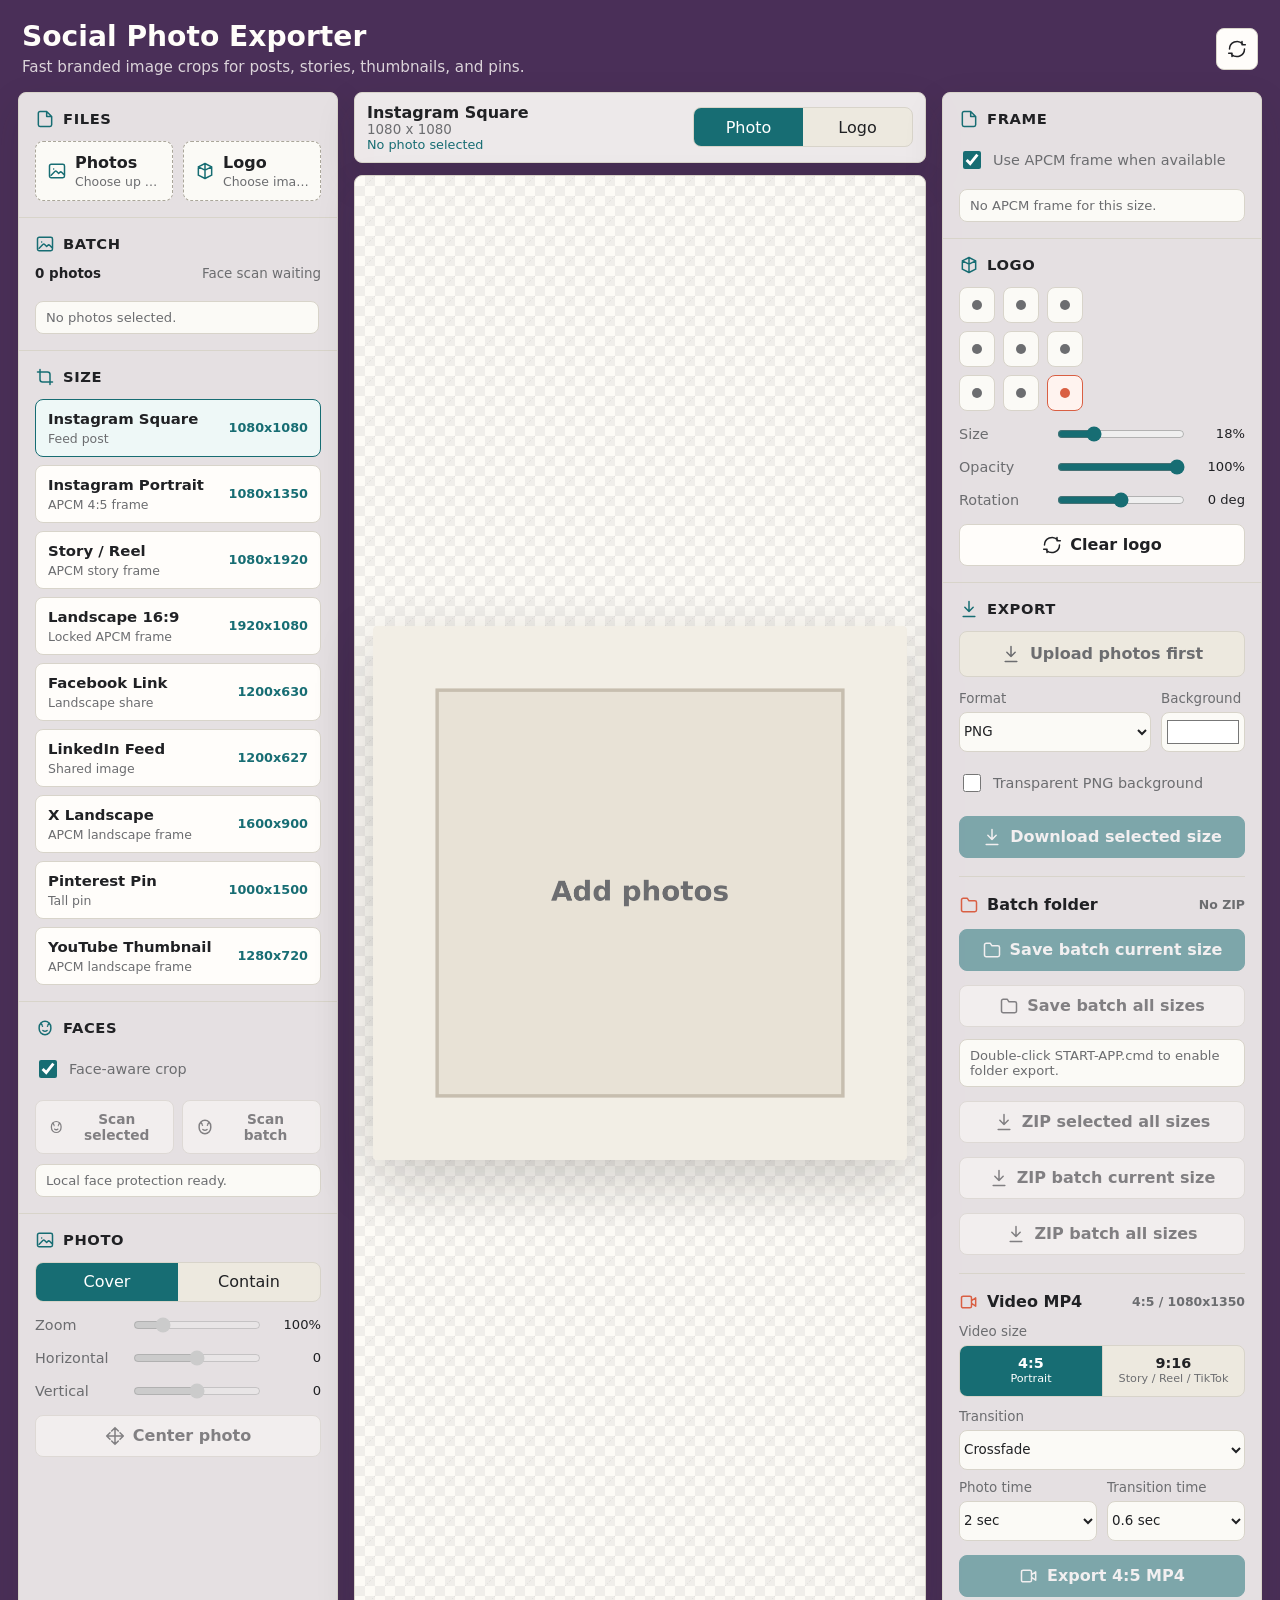
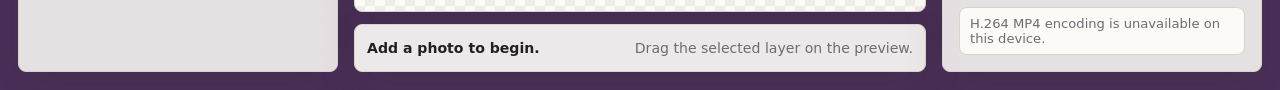
==== commit 2026264e: "Add 9x16 Story Reel and TikTok video export" ====
--- a/index.html
+++ b/index.html
@@ -293,8 +293,21 @@
             <div class="video-export">
               <div class="video-export-title">
                 <svg><use href="#icon-video"></use></svg>
-                <strong>4:5 MP4</strong>
-                <span>1080x1350</span>
+                <strong>Video MP4</strong>
+                <span id="videoExportSize">4:5 / 1080x1350</span>
+              </div>
+              <div class="video-format-field">
+                <span>Video size</span>
+                <div class="video-format-segmented" role="group" aria-label="Video size">
+                  <button class="video-format-button active" data-video-preset="instagram-portrait" type="button" aria-pressed="true">
+                    <strong>4:5</strong>
+                    <span>Portrait</span>
+                  </button>
+                  <button class="video-format-button" data-video-preset="story-reel" type="button" aria-pressed="false">
+                    <strong>9:16</strong>
+                    <span>Story / Reel / TikTok</span>
+                  </button>
+                </div>
               </div>
               <div class="video-grid">
                 <label>
@@ -325,7 +338,7 @@
               </div>
               <button class="primary-button" id="exportVideo" type="button" disabled>
                 <svg><use href="#icon-video"></use></svg>
-                Export 4:5 MP4
+                <span id="videoExportButtonText">Export 4:5 MP4</span>
               </button>
               <button class="secondary-button" id="cancelVideo" type="button" hidden>
                 <svg><use href="#icon-x"></use></svg>
--- a/styles.css
+++ b/styles.css
@@ -663,6 +663,61 @@
   margin-top: 12px;
 }
 
+.video-format-field {
+  display: grid;
+  gap: 6px;
+  margin-top: 12px;
+  color: var(--muted);
+  font-size: 0.84rem;
+}
+
+.video-format-segmented {
+  display: grid;
+  grid-template-columns: repeat(2, minmax(0, 1fr));
+  border: 1px solid var(--line);
+  border-radius: var(--radius);
+  overflow: hidden;
+  background: var(--panel-2);
+}
+
+.video-format-button {
+  min-width: 0;
+  min-height: 50px;
+  padding: 6px 8px;
+  display: grid;
+  place-content: center;
+  gap: 2px;
+  border: 0;
+  border-radius: 0;
+  background: transparent;
+  color: var(--ink);
+  line-height: 1.15;
+  text-align: center;
+}
+
+.video-format-button + .video-format-button {
+  border-left: 1px solid var(--line);
+}
+
+.video-format-button strong {
+  font-size: 0.9rem;
+}
+
+.video-format-button span {
+  color: var(--muted);
+  font-size: 0.7rem;
+  white-space: normal;
+}
+
+.video-format-button.active {
+  background: var(--accent);
+  color: white;
+}
+
+.video-format-button.active span {
+  color: white;
+}
+
 .video-grid {
   display: grid;
   grid-template-columns: 1fr 1fr;
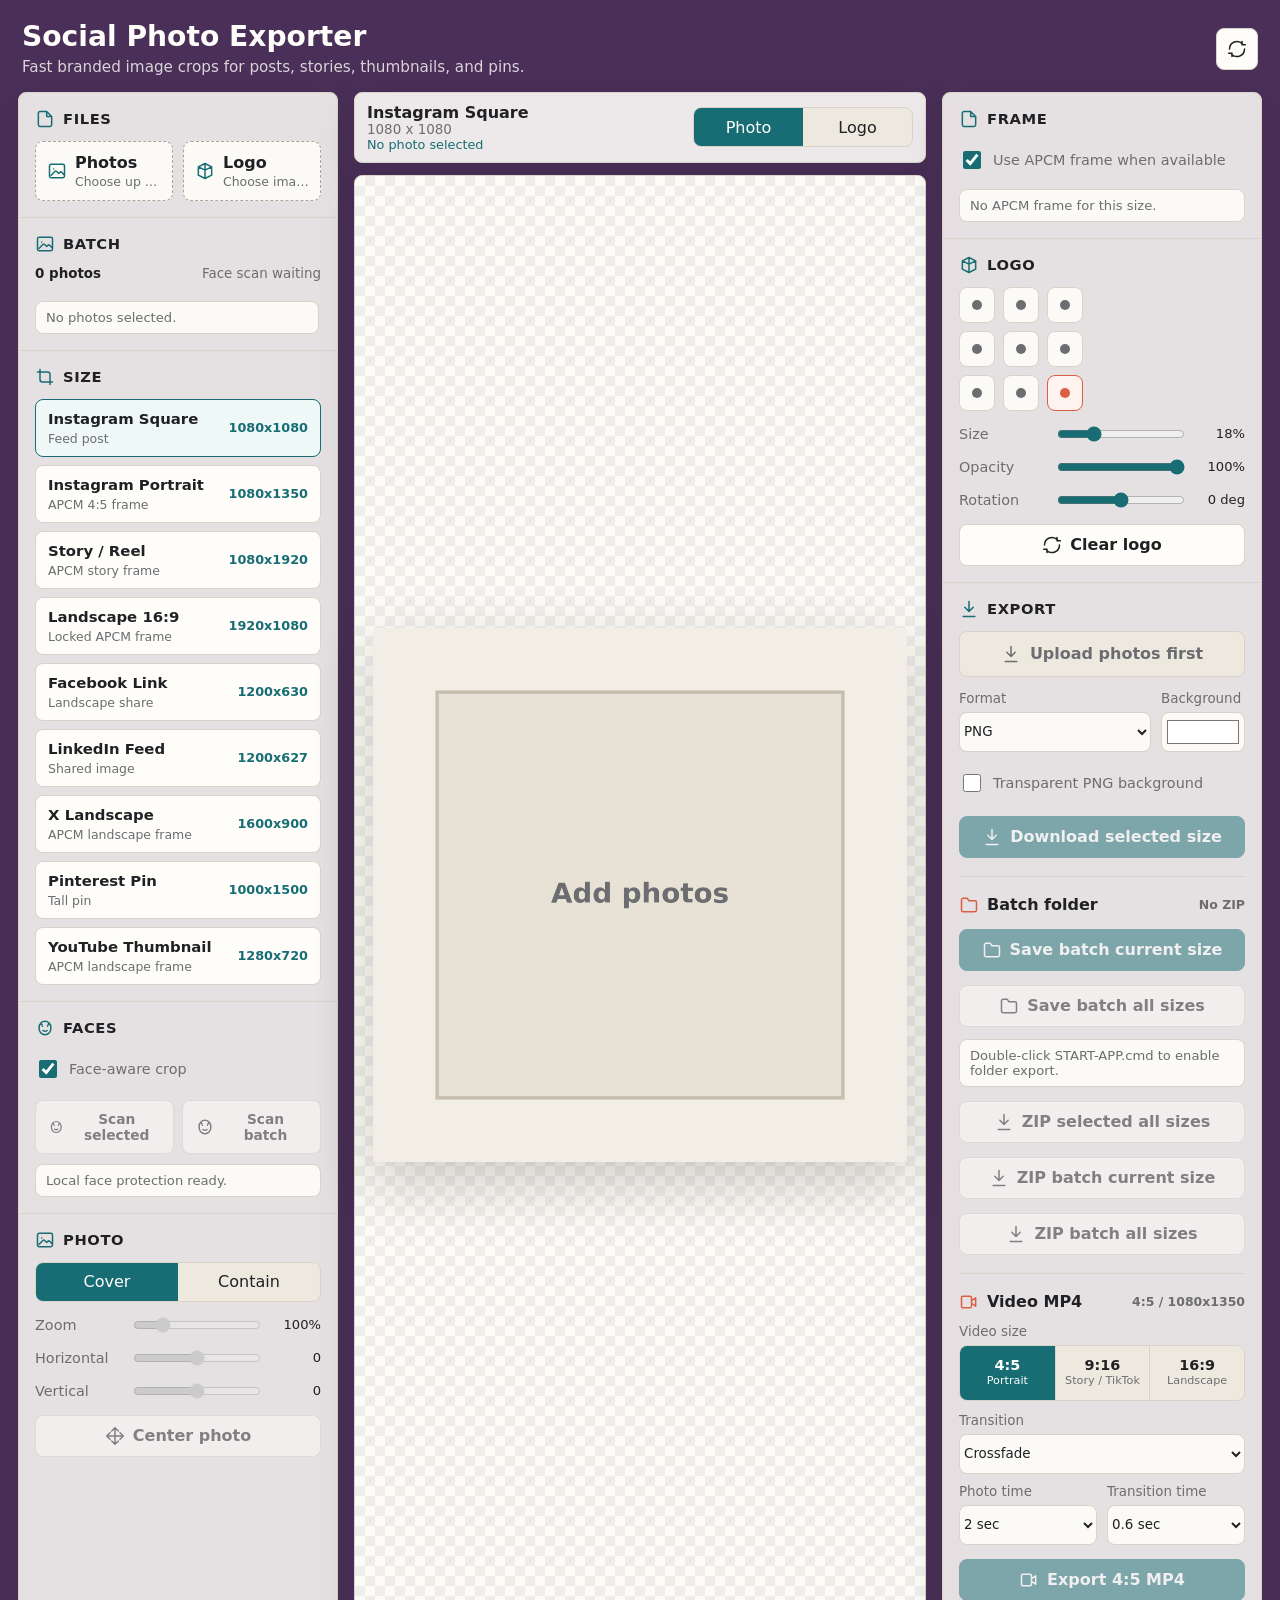
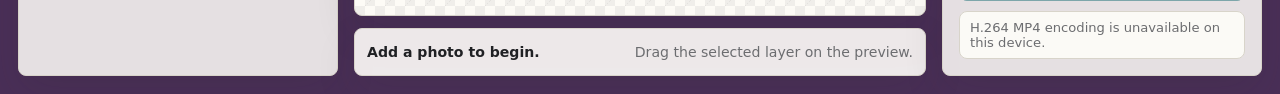
==== commit 94464ef0: "Add 16x9 landscape video export" ====
--- a/index.html
+++ b/index.html
@@ -305,7 +305,11 @@
                   </button>
                   <button class="video-format-button" data-video-preset="story-reel" type="button" aria-pressed="false">
                     <strong>9:16</strong>
-                    <span>Story / Reel / TikTok</span>
+                    <span>Story / TikTok</span>
+                  </button>
+                  <button class="video-format-button" data-video-preset="apcm-16x9" type="button" aria-pressed="false">
+                    <strong>16:9</strong>
+                    <span>Landscape</span>
                   </button>
                 </div>
               </div>
--- a/styles.css
+++ b/styles.css
@@ -673,7 +673,7 @@
 
 .video-format-segmented {
   display: grid;
-  grid-template-columns: repeat(2, minmax(0, 1fr));
+  grid-template-columns: repeat(3, minmax(0, 1fr));
   border: 1px solid var(--line);
   border-radius: var(--radius);
   overflow: hidden;
@@ -682,7 +682,7 @@
 
 .video-format-button {
   min-width: 0;
-  min-height: 50px;
+  min-height: 54px;
   padding: 6px 8px;
   display: grid;
   place-content: center;
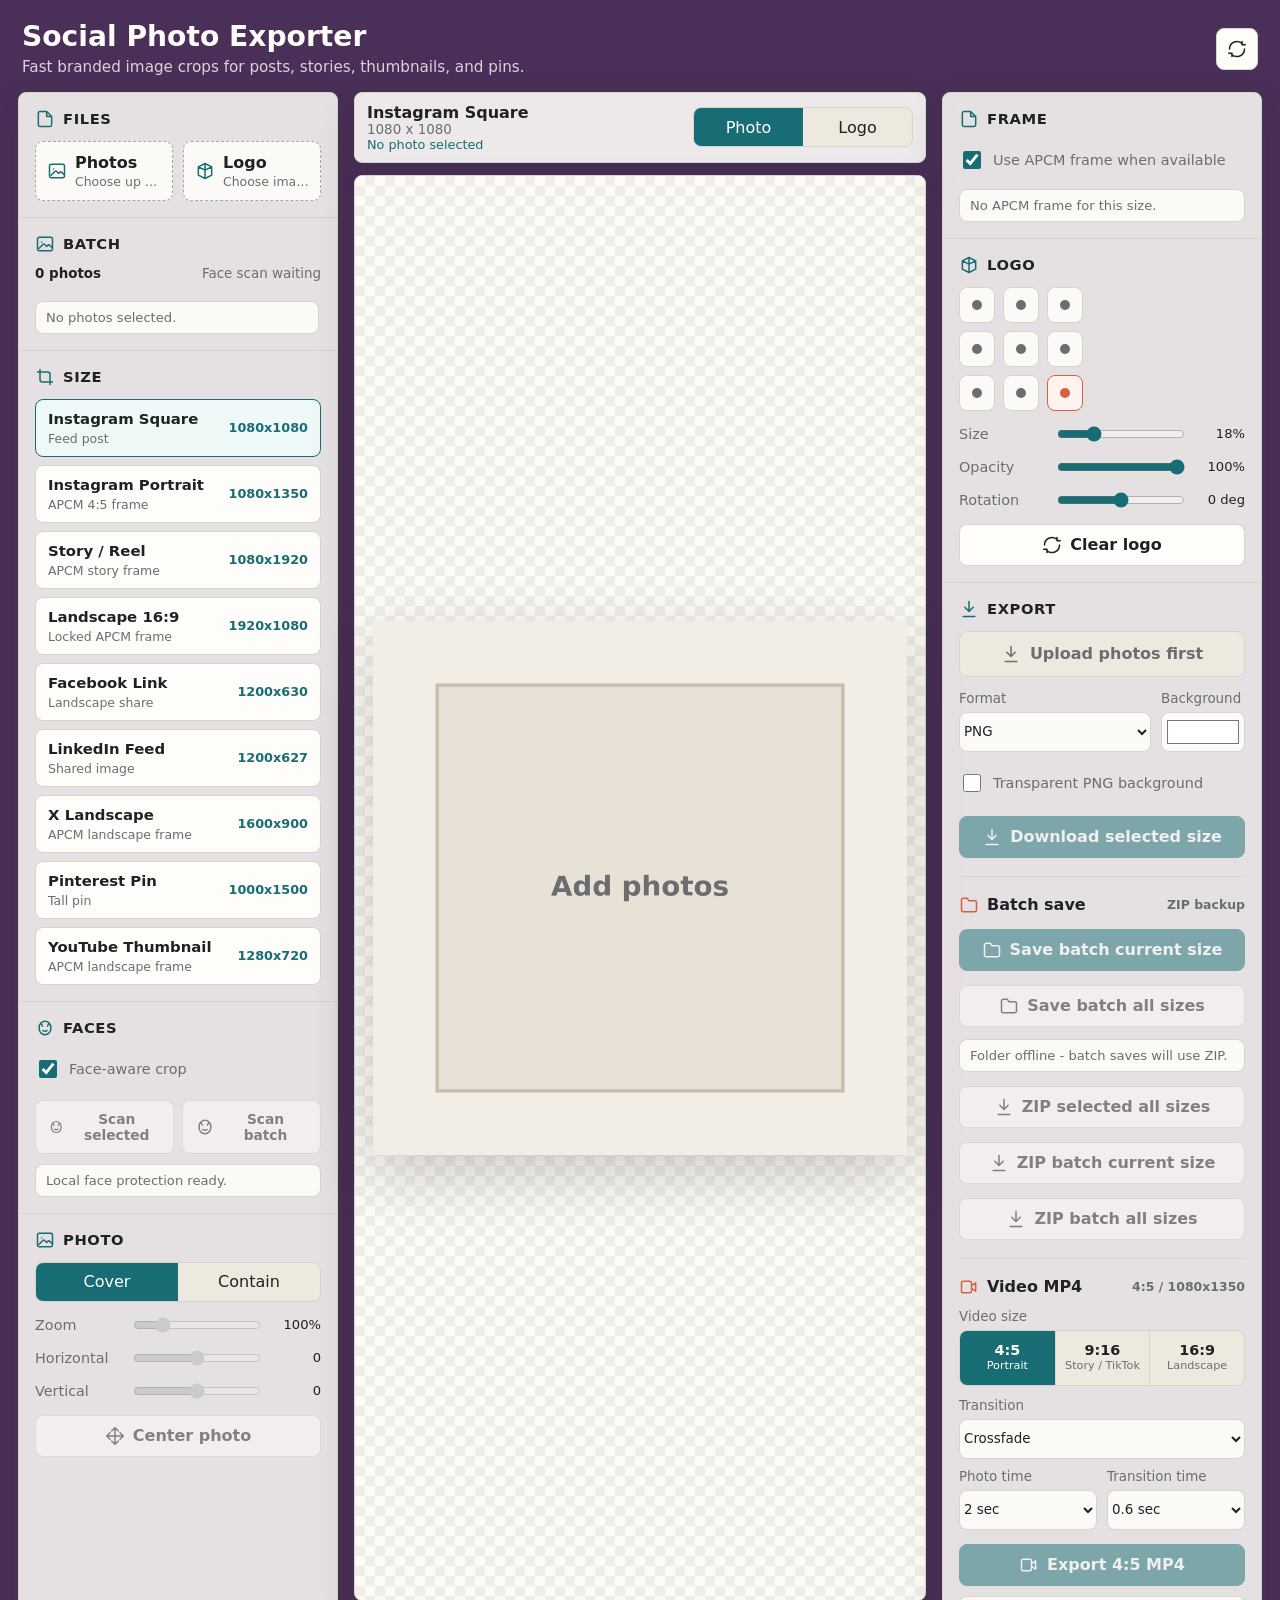
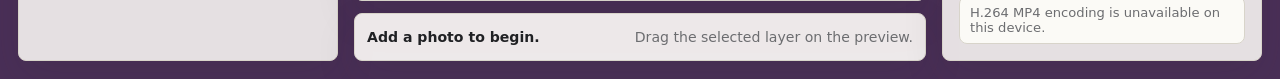
==== commit 96c320fa: "Make batch saving resilient" ====
--- a/index.html
+++ b/index.html
@@ -261,8 +261,8 @@
             <div class="folder-export">
               <div class="folder-export-title">
                 <svg><use href="#icon-folder"></use></svg>
-                <strong>Batch folder</strong>
-                <span>No ZIP</span>
+                <strong>Batch save</strong>
+                <span>ZIP backup</span>
               </div>
               <button class="primary-button" id="exportFolderCurrent" type="button" disabled>
                 <svg><use href="#icon-folder"></use></svg>
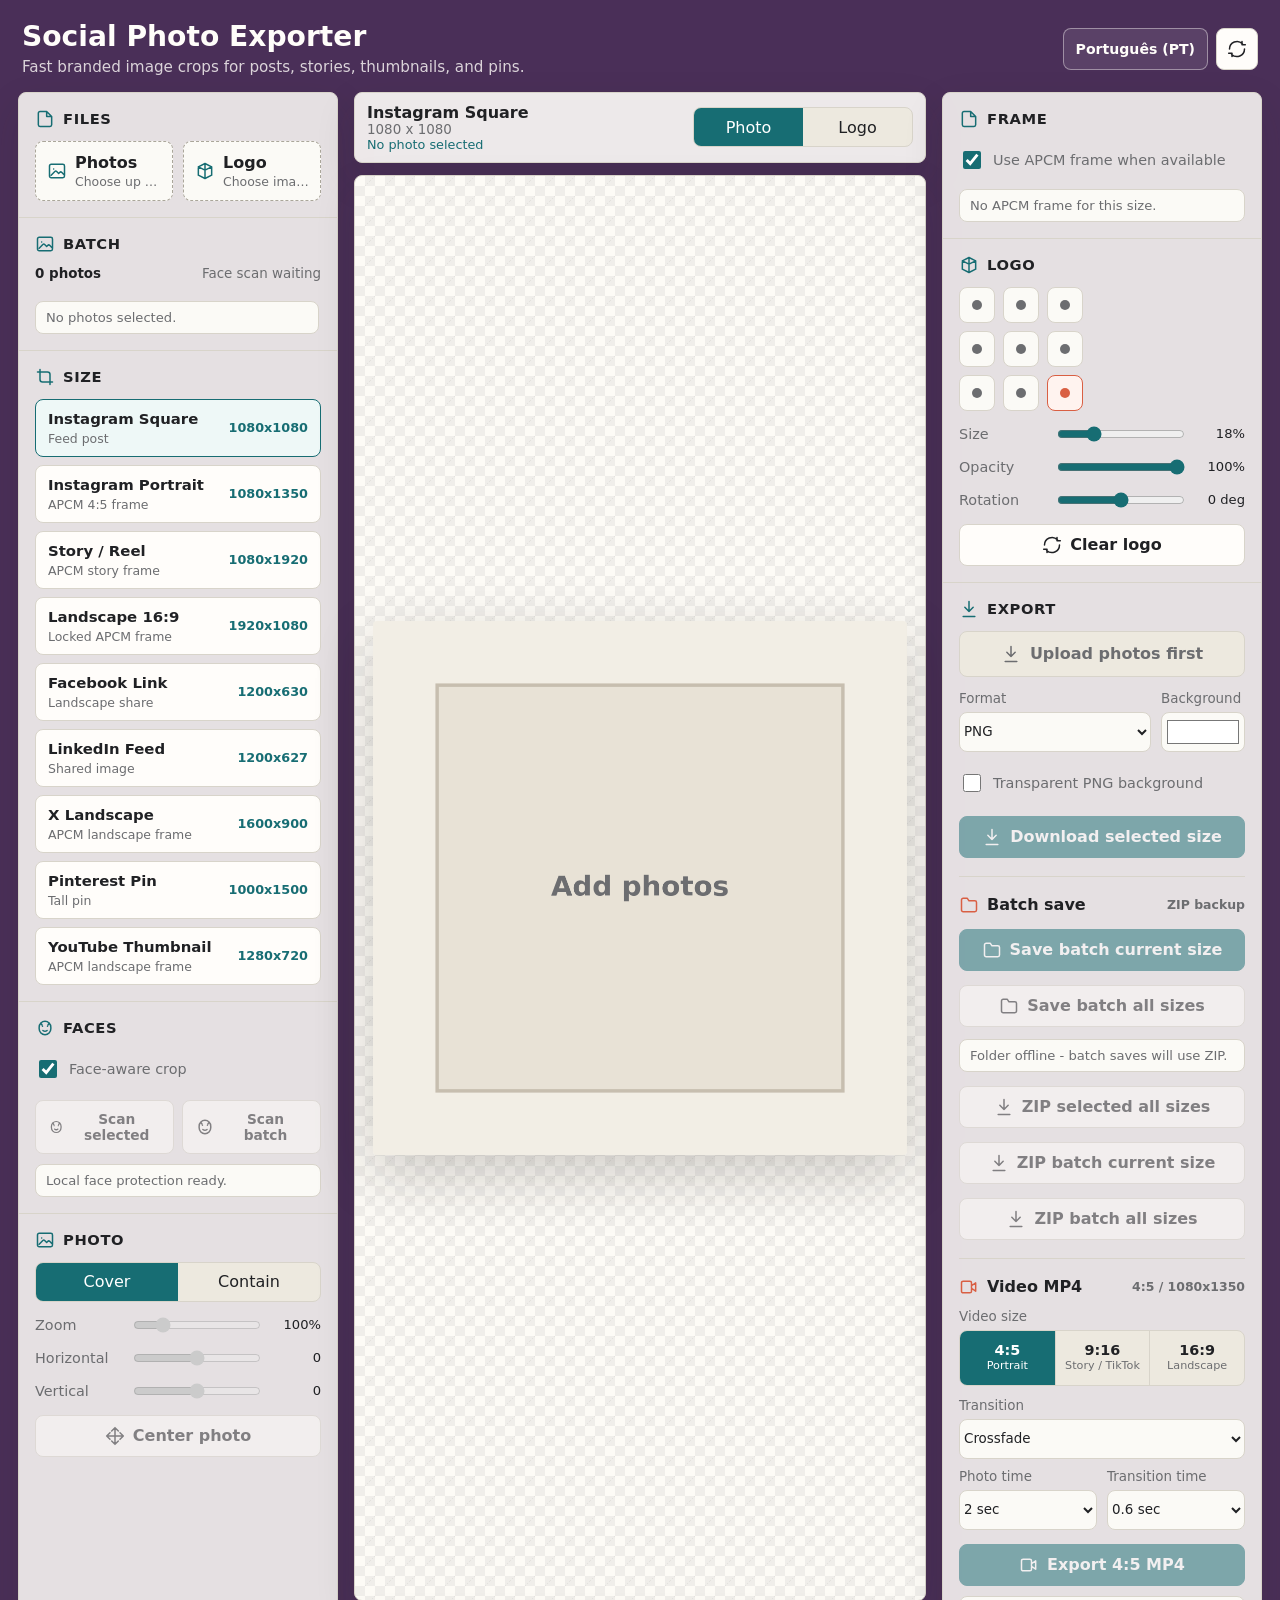
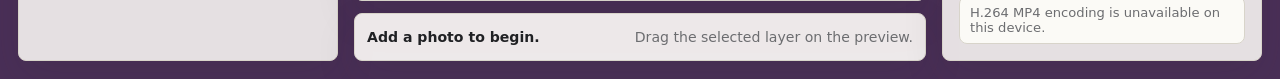
==== commit 2d517979: "Clarify European Portuguese locale" ====
--- a/index.html
+++ b/index.html
@@ -49,9 +49,12 @@
           <h1>Social Photo Exporter</h1>
           <p>Fast branded image crops for posts, stories, thumbnails, and pins.</p>
         </div>
-        <button class="icon-button" id="resetAll" type="button" aria-label="Reset app" title="Reset app">
-          <svg><use href="#icon-refresh"></use></svg>
-        </button>
+        <div class="topbar-actions">
+          <a class="language-link" href="pt/" lang="pt-PT" title="Português de Portugal">Português (PT)</a>
+          <button class="icon-button" id="resetAll" type="button" aria-label="Reset app" title="Reset app">
+            <svg><use href="#icon-refresh"></use></svg>
+          </button>
+        </div>
       </header>
 
       <div class="workspace">
--- a/styles.css
+++ b/styles.css
@@ -84,6 +84,43 @@
   font-size: 0.95rem;
 }
 
+.topbar-actions {
+  display: flex;
+  align-items: center;
+  gap: 8px;
+  flex: 0 0 auto;
+}
+
+.language-link {
+  min-height: 42px;
+  padding: 0 12px;
+  display: inline-flex;
+  align-items: center;
+  border: 1px solid rgba(255, 253, 250, 0.42);
+  border-radius: var(--radius);
+  color: #fffdfa;
+  background: rgba(255, 253, 250, 0.09);
+  font-size: 0.88rem;
+  font-weight: 700;
+  text-decoration: none;
+}
+
+.language-link:hover,
+.language-link:focus-visible {
+  border-color: #fffdfa;
+  background: rgba(255, 253, 250, 0.17);
+}
+
+.topbar .creator-credit {
+  margin-top: 4px;
+  color: rgba(255, 253, 250, 0.72);
+  font-size: 0.78rem;
+}
+
+.creator-credit strong {
+  color: #fffdfa;
+}
+
 .icon-button,
 .primary-button,
 .secondary-button,
@@ -865,4 +902,8 @@
   #cursorHint {
     display: none;
   }
-}
+
+  .topbar .creator-credit {
+    display: block;
+  }
+}
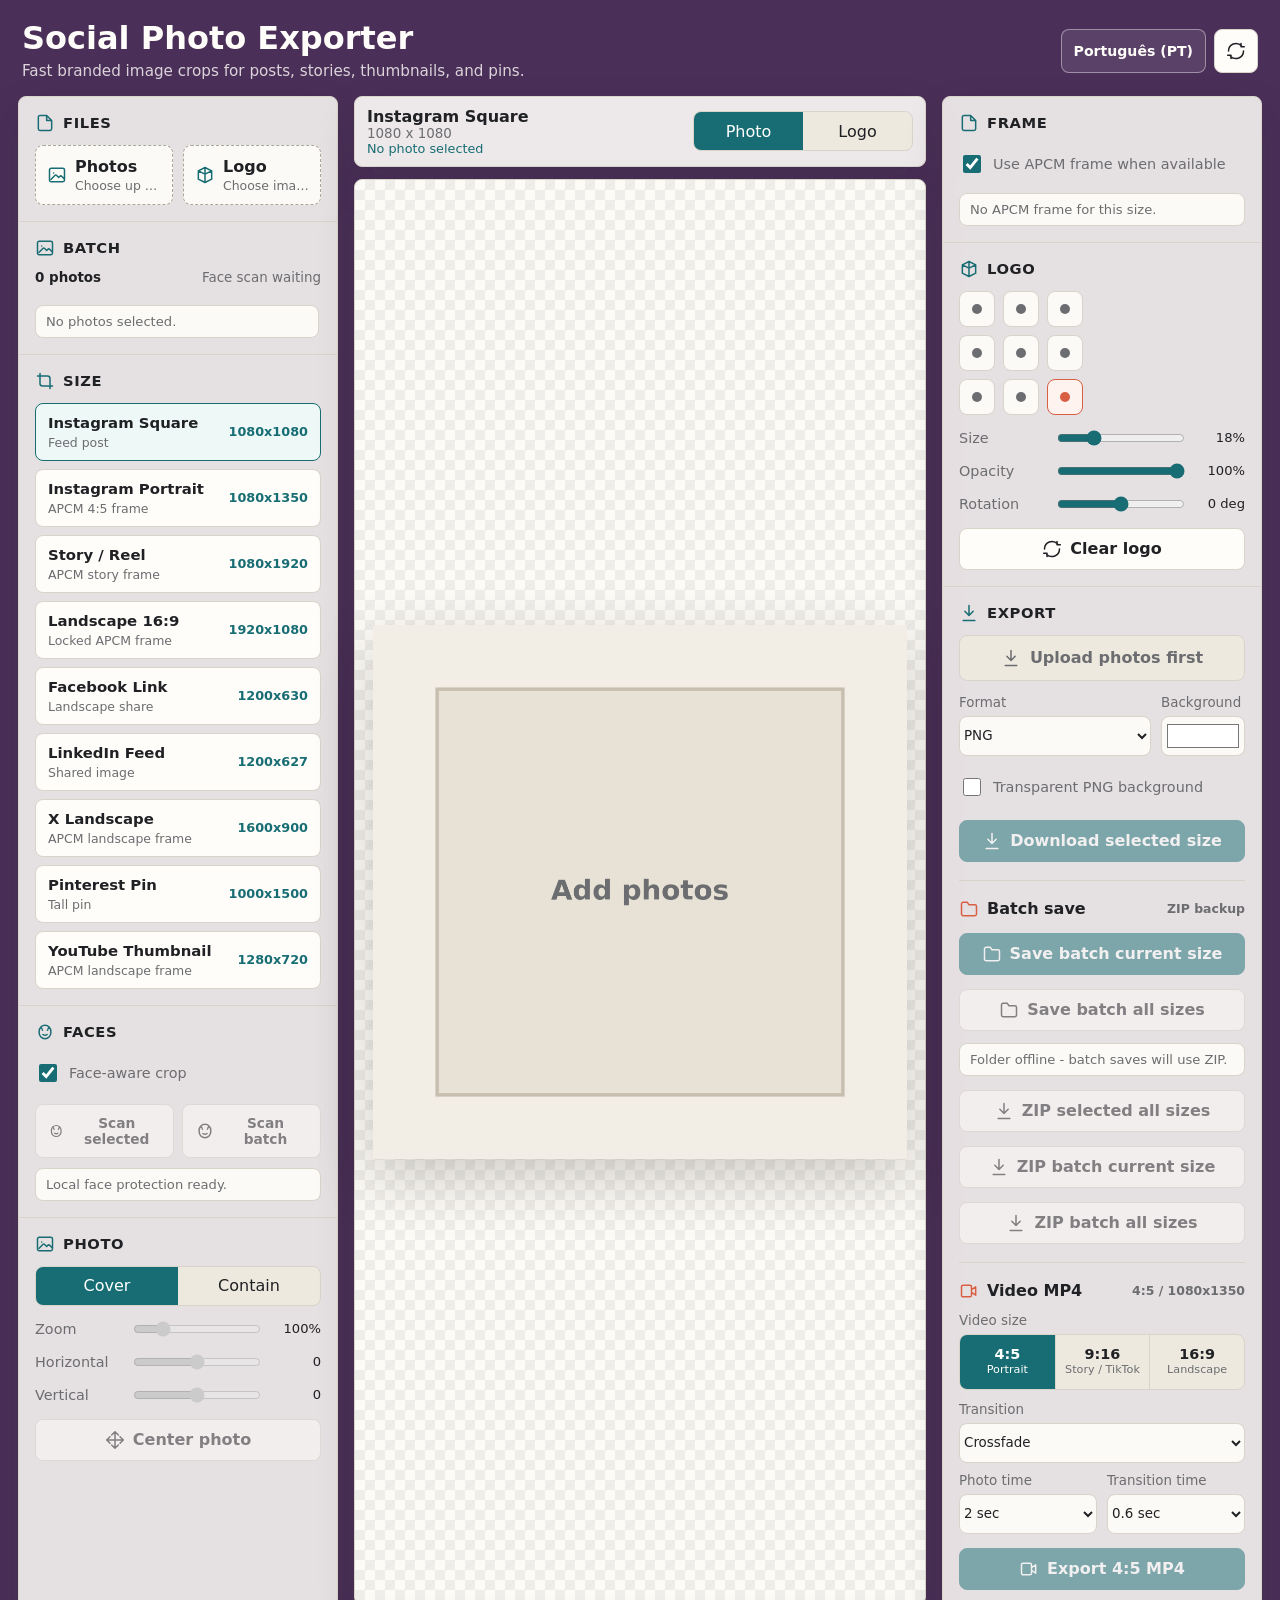
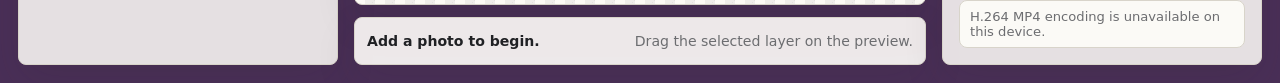
==== commit b57c9b10: "Add installable mobile photo exporter" ====
--- a/index.html
+++ b/index.html
@@ -3,7 +3,13 @@
   <head>
     <meta charset="utf-8">
     <meta name="viewport" content="width=device-width, initial-scale=1">
+    <meta name="theme-color" content="#4a2f58">
+    <meta name="apple-mobile-web-app-capable" content="yes">
+    <meta name="apple-mobile-web-app-status-bar-style" content="black-translucent">
     <title>Social Photo Exporter</title>
+    <link rel="manifest" href="manifest.webmanifest">
+    <link rel="icon" href="icons/app-icon.svg" type="image/svg+xml">
+    <link rel="apple-touch-icon" href="icons/app-icon-180.png">
     <link rel="stylesheet" href="styles.css">
   </head>
   <body>
@@ -51,14 +57,32 @@
         </div>
         <div class="topbar-actions">
           <a class="language-link" href="pt/" lang="pt-PT" title="Português de Portugal">Português (PT)</a>
+          <button class="icon-button" id="installApp" type="button" aria-label="Install app" title="Install app" hidden>
+            <svg><use href="#icon-download"></use></svg>
+          </button>
           <button class="icon-button" id="resetAll" type="button" aria-label="Reset app" title="Reset app">
             <svg><use href="#icon-refresh"></use></svg>
           </button>
         </div>
       </header>
 
-      <div class="workspace">
-        <aside class="panel controls-panel" aria-label="Editor controls">
+      <nav class="mobile-nav" aria-label="Mobile workspace" role="tablist">
+        <button class="active" data-mobile-view="edit" type="button" role="tab" aria-selected="true" aria-controls="editorPanel">
+          <svg><use href="#icon-crop"></use></svg>
+          <span>Edit</span>
+        </button>
+        <button data-mobile-view="preview" type="button" role="tab" aria-selected="false" aria-controls="previewPanel" tabindex="-1">
+          <svg><use href="#icon-image"></use></svg>
+          <span>Preview</span>
+        </button>
+        <button data-mobile-view="export" type="button" role="tab" aria-selected="false" aria-controls="exportPanel" tabindex="-1">
+          <svg><use href="#icon-download"></use></svg>
+          <span>Export</span>
+        </button>
+      </nav>
+
+      <div class="workspace" data-mobile-view="edit">
+        <aside class="panel controls-panel" id="editorPanel" aria-label="Editor controls">
           <section class="control-group">
             <div class="group-title">
               <svg><use href="#icon-file"></use></svg>
@@ -153,7 +177,7 @@
           </section>
         </aside>
 
-        <section class="stage" aria-label="Image preview">
+        <section class="stage" id="previewPanel" aria-label="Image preview">
           <div class="stage-toolbar">
             <div>
               <strong id="activePresetName">Instagram Square</strong>
@@ -176,7 +200,7 @@
           </div>
         </section>
 
-        <aside class="panel export-panel" aria-label="Logo and export controls">
+        <aside class="panel export-panel" id="exportPanel" aria-label="Logo and export controls">
           <section class="control-group">
             <div class="group-title">
               <svg><use href="#icon-file"></use></svg>
@@ -362,6 +386,7 @@
     <script src="vendor/tracking/tracking-min.js"></script>
     <script src="vendor/tracking/data/face-min.js"></script>
     <script src="vendor/mp4-muxer/mp4-muxer.js"></script>
+    <script src="pwa.js"></script>
     <script src="app.js"></script>
   </body>
 </html>
--- a/styles.css
+++ b/styles.css
@@ -73,7 +73,7 @@
 .topbar h1 {
   margin: 0;
   color: #fffdfa;
-  font-size: clamp(1.4rem, 2.2vw, 2.1rem);
+  font-size: 2rem;
   line-height: 1.05;
   letter-spacing: 0;
 }
@@ -92,7 +92,7 @@
 }
 
 .language-link {
-  min-height: 42px;
+  min-height: 44px;
   padding: 0 12px;
   display: inline-flex;
   align-items: center;
@@ -135,10 +135,14 @@
 }
 
 .icon-button {
-  width: 42px;
-  height: 42px;
+  width: 44px;
+  height: 44px;
   display: grid;
   place-items: center;
+}
+
+.mobile-nav {
+  display: none;
 }
 
 .workspace {
@@ -838,16 +842,101 @@
 
 @media (max-width: 820px) {
   .app {
-    padding: 12px;
+    height: 100vh;
+    height: 100dvh;
+    min-height: 0;
+    padding:
+      max(10px, env(safe-area-inset-top))
+      max(10px, env(safe-area-inset-right))
+      max(10px, env(safe-area-inset-bottom))
+      max(10px, env(safe-area-inset-left));
+    grid-template-rows: auto auto minmax(0, 1fr);
+    gap: 10px;
+    overflow: hidden;
   }
 
   .topbar {
     align-items: flex-start;
   }
 
-  .workspace,
-  .export-panel {
+  .topbar h1 {
+    font-size: 1.55rem;
+  }
+
+  .mobile-nav {
+    min-height: 54px;
+    padding: 4px;
+    display: grid;
+    grid-template-columns: repeat(3, minmax(0, 1fr));
+    gap: 4px;
+    border: 1px solid rgba(255, 253, 250, 0.35);
+    border-radius: var(--radius);
+    background: rgba(255, 253, 250, 0.1);
+  }
+
+  .mobile-nav button {
+    min-width: 0;
+    min-height: 46px;
+    padding: 4px 6px;
+    display: grid;
+    grid-template-rows: 18px 16px;
+    place-items: center;
+    gap: 2px;
+    border: 1px solid transparent;
+    border-radius: 6px;
+    background: transparent;
+    color: rgba(255, 253, 250, 0.78);
+    font-weight: 750;
+  }
+
+  .mobile-nav button svg {
+    width: 18px;
+    height: 18px;
+  }
+
+  .mobile-nav button span {
+    max-width: 100%;
+    overflow: hidden;
+    font-size: 0.72rem;
+    text-overflow: ellipsis;
+    white-space: nowrap;
+  }
+
+  .mobile-nav button.active {
+    border-color: rgba(255, 253, 250, 0.48);
+    background: #fffdfa;
+    color: var(--accent);
+  }
+
+  .workspace {
+    height: 100%;
+    min-height: 0;
     grid-template-columns: 1fr;
+  }
+
+  .workspace > .controls-panel,
+  .workspace > .stage,
+  .workspace > .export-panel {
+    display: none;
+    height: 100%;
+    min-height: 0;
+  }
+
+  .workspace[data-mobile-view="edit"] > .controls-panel,
+  .workspace[data-mobile-view="export"] > .export-panel {
+    display: block;
+  }
+
+  .workspace[data-mobile-view="preview"] > .stage {
+    display: grid;
+  }
+
+  .controls-panel,
+  .export-panel,
+  .stage {
+    overflow: auto;
+    overscroll-behavior: contain;
+    -webkit-overflow-scrolling: touch;
   }
 
   .export-panel .control-group {
@@ -857,10 +946,6 @@
 
   .export-panel .control-group:last-child {
     border-bottom: 0;
-  }
-
-  .stage {
-    min-height: 70vh;
   }
 
   .stage-toolbar,
@@ -879,6 +964,21 @@
 }
 
 @media (max-width: 480px) {
+  .topbar h1 {
+    font-size: 1.25rem;
+  }
+
+  .language-link {
+    min-height: 40px;
+    padding: 0 8px;
+    font-size: 0.78rem;
+  }
+
+  .topbar .icon-button {
+    width: 40px;
+    height: 40px;
+  }
+
   .upload-row,
   .format-grid,
   .video-grid,
